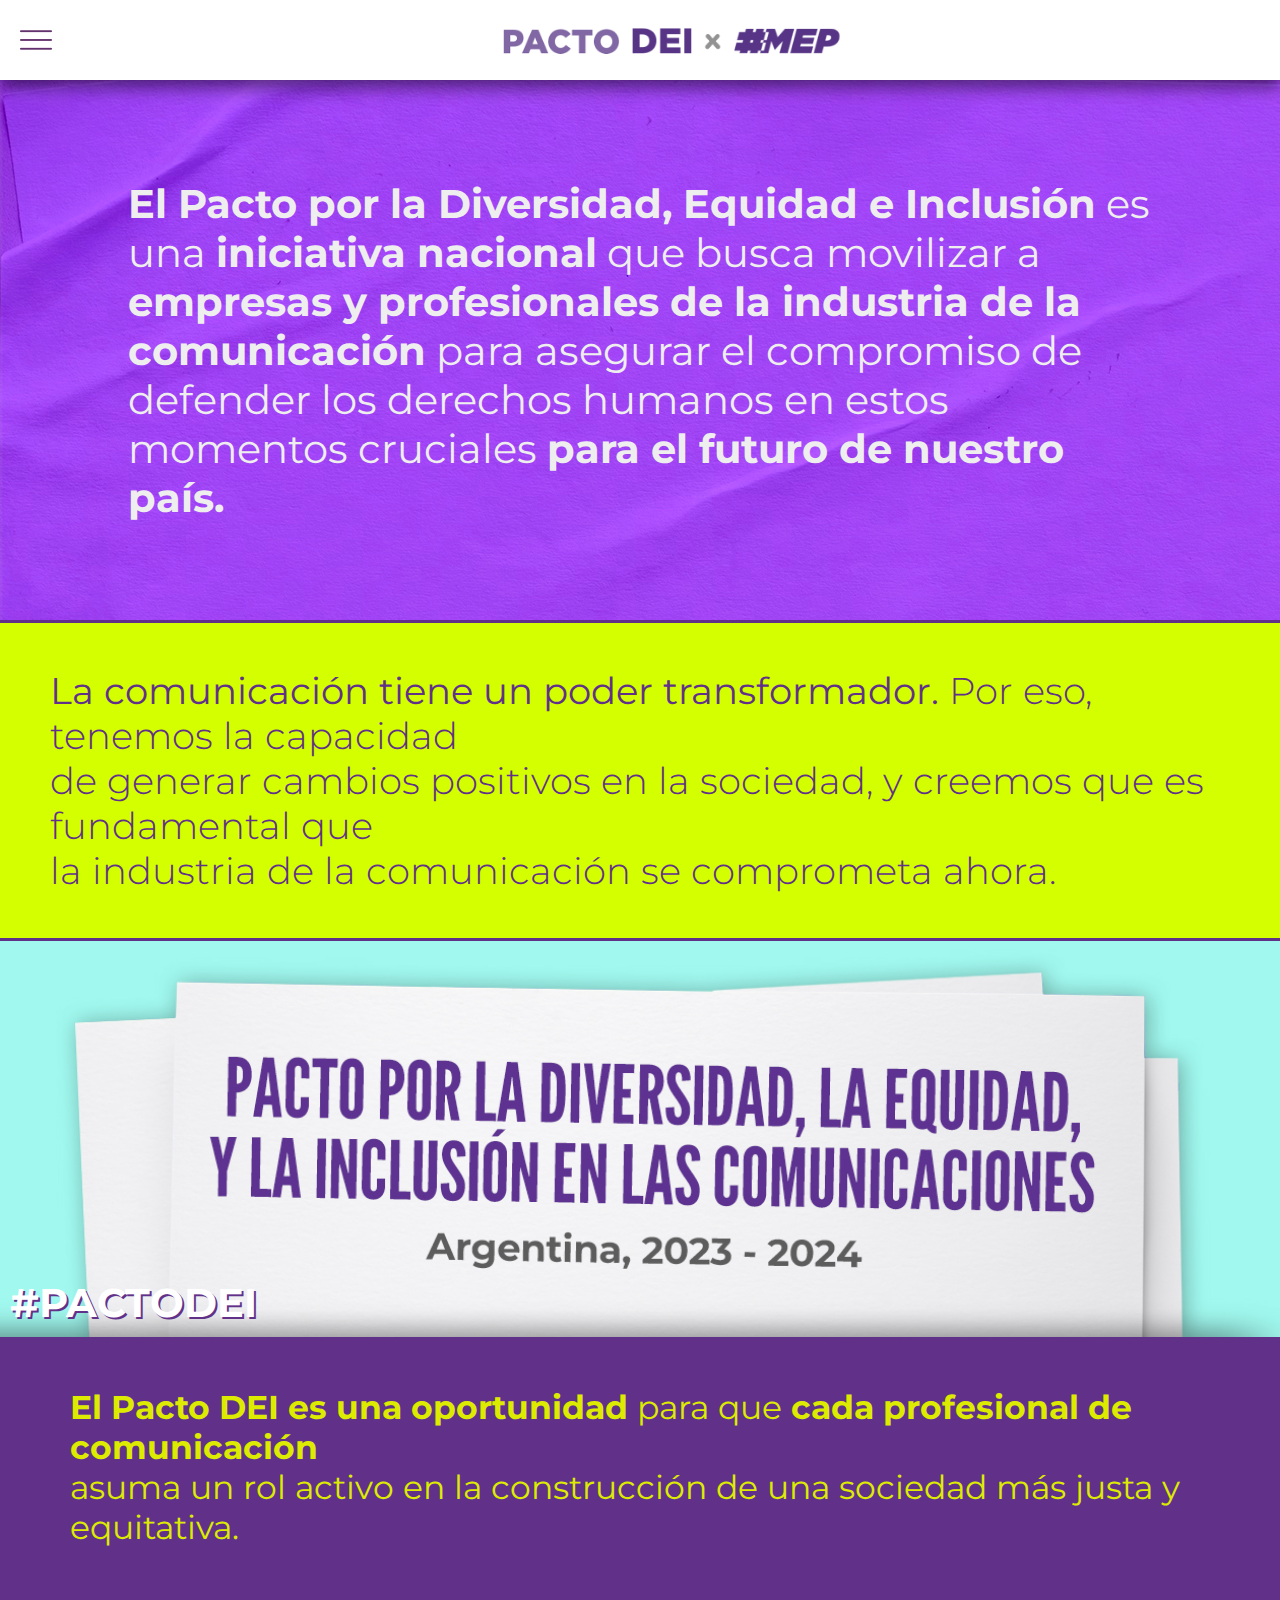
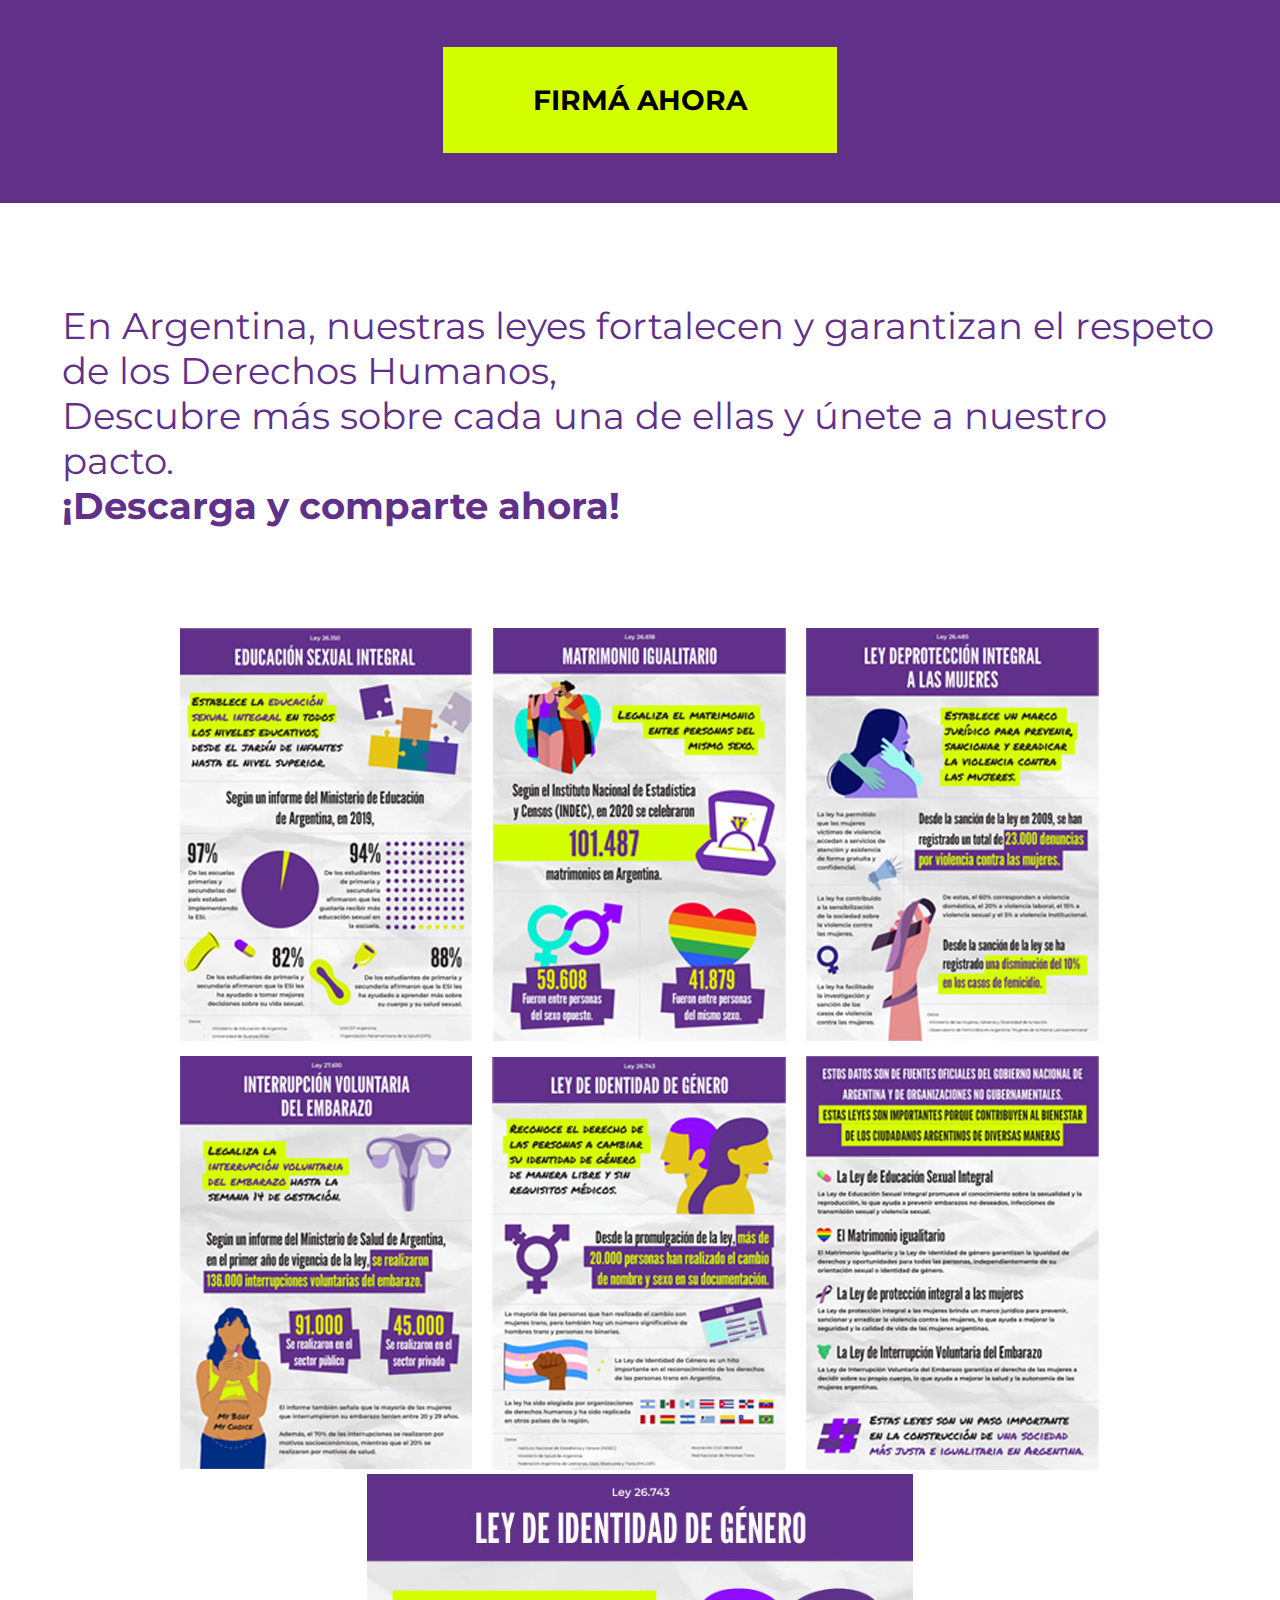
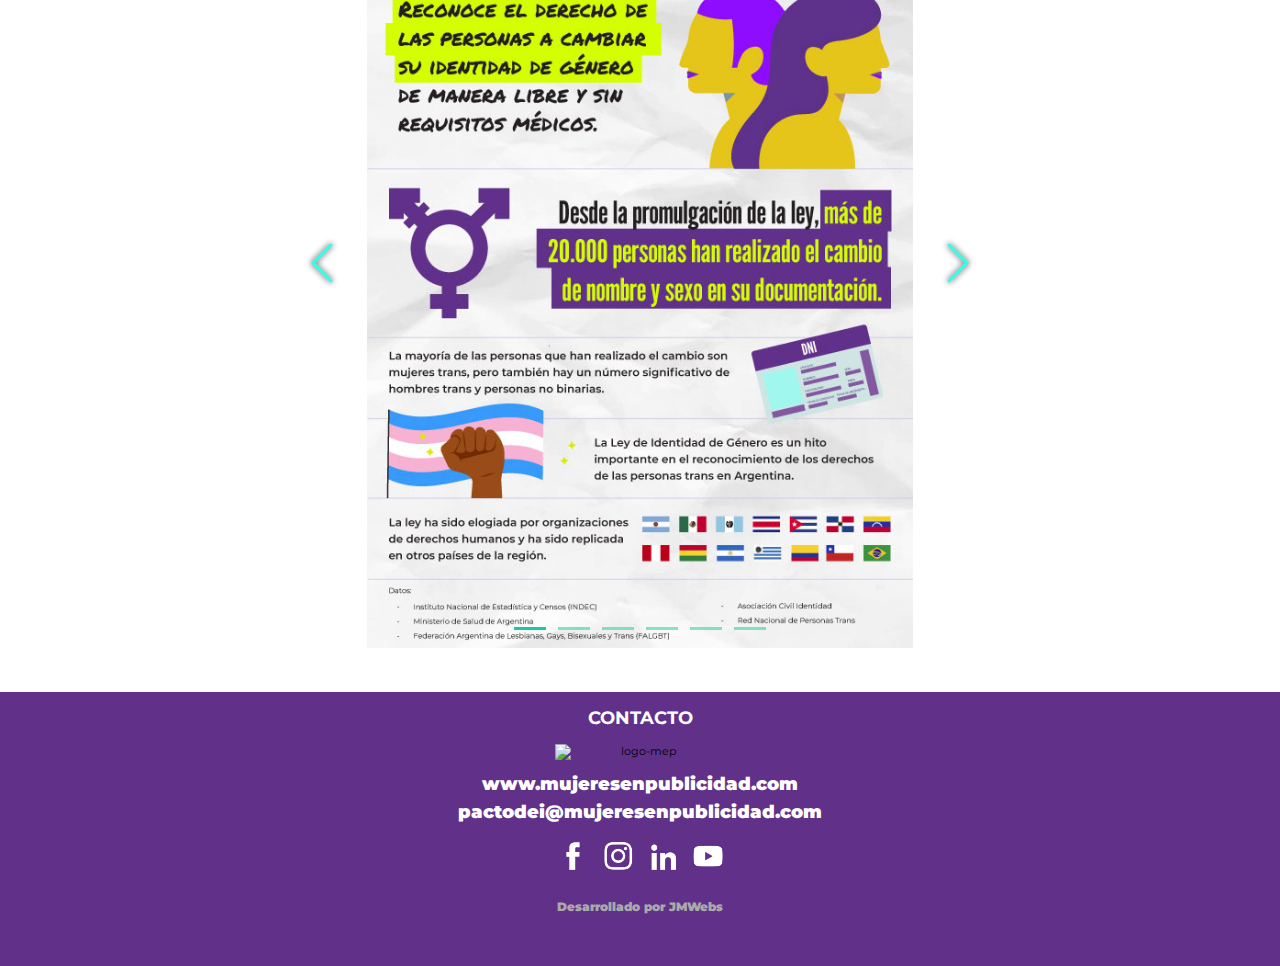
==== Index.html @ 61d8766c "Correciones logo" ====
<!DOCTYPE html>
<html lang="en">

<head>

    <meta charset="UTF-8">
    <meta name="viewport" content="width=device-width, initial-scale=1.0">
    <link rel="preconnect" href="https://fonts.googleapis.com">
    <link rel="preconnect" href="https://fonts.gstatic.com" crossorigin>
    <link href="https://fonts.googleapis.com/css2?family=Montserrat:wght@100;300;400;600&display=swap" rel="stylesheet">
    <link rel="shortcut icon" href="/Imagenes/favicon.png" type="image/x-icon">
    <title>Pacto DEI x MEP</title>
    <script src="js/swiffySlider/swiffy-slider.min.js" defer></script>
    <link href="js/swiffySlider/swiffy-slider.min.css" rel="stylesheet">
    <link rel="stylesheet" href="/Styles/style.css">
</head>

<body>

    <header class="encabezado">
        <div class="contenedor-menu">
            <img class="imagen-menu" src="Imagenes/nav-icon.png" alt="nav">
        </div>
        <div class="lateral-menu">
            <ul class="contenedor-links">
                <li class="contenedor-links-ul-li"><a class="contenedor-links-ul-li-a" href="#proyecto"> Proyecto</a>
                </li>
                <li class="contenedor-links-ul-li"><a class="contenedor-links-ul-li-a" href="#pacto">Pacto</a></li>
                <li class="contenedor-links-ul-li"><a class="contenedor-links-ul-li-a" href="#infografia">
                        Infografia</a></li>
                <li class="contenedor-links-ul-li"><a class="contenedor-links-ul-li-a" href="#contactos"> Sobre MEP</a>
                </li>
            </ul>
        </div>
        <div class="contenedor-img">
            <img class="logo" src="/Imagenes/logo.png">
        </div>
    </header>

    <main>
        <section id="proyecto">
            <div class="container-proyecto">
                <div class="container-texto-proyecto-1">
                    <p class="texto">
                        <b>El Pacto por la Diversidad, Equidad e Inclusión</b> es una <b>iniciativa nacional</b> que
                        busca movilizar a <b>empresas y profesionales de la industria de la comunicación</b> para
                        asegurar
                        el compromiso de defender los derechos humanos en estos momentos cruciales <b>para el
                            futuro de nuestro país.</b>
                    </p>
                </div>
                <div class="container-texto-proyecto-2">
                    <p class="texto-pacto-2">
                        <b>La comunicación tiene un poder transformador.</b>
                        Por eso, tenemos la capacidad<br> de generar cambios positivos
                        en la sociedad, y creemos que es fundamental que<br> la industria de la comunicación
                        se comprometa ahora.
                    </p>
                </div>
            </div>
        </section>

        <section id="pacto">

            <div class="container-pacto">

                <div class="container-img">
                    <img class="pacto-img-desktop" src="/Imagenes/PACTODEI.jpg" alt="#PACTODEI">
                    <img class="pacto-img-responsive" src="/Imagenes/PactoDEI_Cuadrado copia.jpg" alt="#PACTODEI">
                    <div class="texto-pacto">
                        <h2>#PACTODEI</h2>
                    </div>
                </div>
                <div class="texto-pacto-dei">
                    <p>
                        <b>El Pacto DEI es una oportunidad</b> para que <b>cada profesional de comunicación</b><br>
                        asuma un
                        rol activo en la construcción de una sociedad más justa y equitativa.
                    </p>

                    <div class="button-firma-ya">
                        <b><a href="https://drive.google.com/file/d/14BJRo-4ccJtPsZRs3VefswFfxTZDFfxV/view?usp=sharing "
                                target="_blank">
                                <h3> FIRMÁ AHORA </h3>
                            </a> </b>

                    </div>

                </div>
            </div>



        </section>
        <section id="infografia">
            <div class="texto-infografia">
                <p>
                    En Argentina, nuestras leyes fortalecen y garantizan el respeto de los Derechos Humanos,<br>
                    Descubre más sobre cada una de ellas y únete a nuestro pacto.<br>
                    <b>¡Descarga y comparte ahora!</b>
                </p>
            </div>
            <div class="container-infografia">

                <div class="contenedor-mosaico">

                    <img id="mosaico" src="Imagenes/Mosaico.png" alt="mosaico-derechos-humanos">

                </div>
                <div class="swiffy-slider">
                    <ul class="slider-container">
                        <li><img src="Imagenes/c3.jpg" alt="Imagen 1" style="max-width: 100%;"></li>
                        <li><img src="Imagenes/c2.jpg" alt="Imagen 2" style="max-width: 100%;"></li>
                        <li><img src="Imagenes/c1.jpg" alt="Imagen 3" style="max-width: 100%;"></li>
                        <li><img src="Imagenes/c4.jpg" alt="Imagen 4" style="max-width: 100%;"></li>
                        <li><img src="Imagenes/c5.jpg" alt="Imagen 4" style="max-width: 100%;"></li>
                        <li><img src="Imagenes/c6.jpg" alt="Imagen 4" style="max-width: 100%;"></li>
                    </ul>

                    <button type="button" class="slider-nav"></button>
                    <button type="button" class="slider-nav slider-nav-next"></button>

                    <div class="slider-indicators">
                        <button class="active"></button>
                        <button></button>
                        <button></button>
                        <button></button>
                        <button></button>
                        <button></button>
                    </div>
                </div>
            </div>
        </section>


        <section id="contactos">
            <footer>
                <div class="contenedor-footer">
                    <div class="contenedor-contacto">
                        <h1> CONTACTO </h1>
                        <img class="logo-footer" src="https://mujeresenpublicidad.com/wp-content/uploads/2021/06/logomep.png"
                        alt="logo-mep">
                    <a class="email" href="https://mujeresenpublicidad.com/" target="_blank">
                        www.mujeresenpublicidad.com </a>
                        <a class="web-mep" href="mailto: pactodei@mujeresenpublicidad.com">
                            pactodei@mujeresenpublicidad.com
                        </a>
                    </div>
                    <div class="contenedor-rrss">
                        <div class="icons-rrss">
                            <a href="https://m.facebook.com/Mujeres-en-Publicidad-MEP-100109808245130/" target="_blank">
                                <img src="/Imagenes/facebook-logo.png" alt="icon-fb">
                            </a>

                            <a href="https://www.instagram.com/somosmep" target="_blank">
                                <img src="/Imagenes/instagram-logo.png" alt="icon-ig">
                            </a>
                            <a href="https://ar.linkedin.com/company/mujeres-en-publicidad" target="_blank">

                                <img src="/Imagenes/Linkedin-logo.png" alt="icon-lk">
                            </a>
                            <a href="https://www.youtube.com/channel/UC7kQWXgY2EUhcKaYBG54c8w" target="_blank">
                                <img src="/Imagenes/Youtube-logo.png" alt="icon-yt">
                            </a>
                        </div>
                    </div>
                    <div class="contenedor-desarrolladores">
                        <a href="https://www.instagram.com/jmwebscompany/" target="_blank"> Desarrollado por JMWebs</a>
                    </div>
                </div>
            </footer>
            <script src="https://unpkg.com/swiper/swiper-bundle.min.js"></script>
            <script src="https://code.jquery.com/jquery-3.5.1.slim.min.js"></script>
            <script src="js/Home.js"></script>
        </section>
    </main>
</body>

</html>
---- js/swiffySlider/swiffy-slider.min.css ----
.swiffy-slider {
    position: relative;
    display: block;
    width: 100%;
    --swiffy-slider-snap-align: center;
    --swiffy-slider-item-width: 100%;
    --swiffy-slider-item-gap: 1rem;
    --swiffy-slider-item-reveal: 0rem;
    --swiffy-slider-item-ratio: 2/1;
    --swiffy-slider-item-count: 1;
    --swiffy-slider-nav-light: #fff;
    --swiffy-slider-nav-dark: #333;
    --swiffy-slider-nav-zoom: 1;
    --swiffy-slider-track-opacity: 0.1;
    --swiffy-slider-track-height: 0;
    --swiffy-slider-nav-outside-size: 3.5rem;
    --swiffy-slider-indicator-outside-size: 1.5rem;
    --swiffy-slider-animation-duration: .75s;
    --swiffy-slider-animation-delay: 0s;
    --swiffy-slider-animation-timing: ease-in-out
}

.swiffy-slider,.swiffy-slider::after,.swiffy-slider::before {
    box-sizing: border-box
}

.swiffy-slider ::-webkit-scrollbar {
    height: var(--swiffy-slider-track-height)
}

.swiffy-slider ::-webkit-scrollbar-track {
    background: rgba(0,0,0,var(--swiffy-slider-track-opacity))
}

.swiffy-slider ::-webkit-scrollbar-thumb {
    background: rgba(0,0,0,.4);
    border-radius: 1rem
}

.swiffy-slider ::-webkit-scrollbar-thumb:hover {
    background: rgba(0,0,0,.6)
}

.slider-container {
    --swiffy-slider-item-gap-totalwidth: calc(var(--swiffy-slider-item-gap) * (var(--swiffy-slider-item-count) - 1));
    --swiffy-slider-item-width: calc((100% - var(--swiffy-slider-item-reveal) - var(--swiffy-slider-item-gap-totalwidth)) / var(--swiffy-slider-item-count));
    overflow-x: auto;
    -webkit-overflow-scrolling: touch;
    -ms-scroll-snap-type: x mandatory;
    scroll-snap-type: x mandatory;
    scroll-behavior: smooth;
    display: grid;
    align-items: center;
    height: 100%;
    grid: auto/auto-flow -webkit-max-content;
    grid: auto/auto-flow max-content;
    grid-auto-rows: 100%;
    grid-auto-columns: var(--swiffy-slider-item-width);
    grid-auto-flow: column;
    grid-gap: var(--swiffy-slider-item-gap);
    list-style: none;
    margin: 0;
    padding: 0;
    scrollbar-width: none;
    scrollbar-color: rgba(0,0,0,.4) rgba(0,0,0,var(--swiffy-slider-track-opacity));
    background-clip: padding-box
}

.slider-container>* {
    scroll-snap-align: var(--swiffy-slider-snap-align);
    position: relative;
    width: 100%;
    height: 100%
}

.slider-item-helper .slider-container>* {
    background-size: cover;
    background-color: #e1e1e1;
    background-position: 50% 50%;
    display: flex;
    justify-content: center;
    align-items: center
}

.slider-item-helper:not(.slider-item-ratio) .slider-container>* {
    min-height: 20rem
}

.slider-item-ratio .slider-container>*>* {
    position: absolute;
    top: 0;
    left: 0;
    width: 100%;
    height: 100%;
    -o-object-fit: cover;
    object-fit: cover
}

.slider-item-ratio-contain .slider-container>*>* {
    -o-object-fit: contain;
    object-fit: contain
}

.slider-item-ratio .slider-container>::after {
    display: block;
    padding-top: calc(100% / (var(--swiffy-slider-item-ratio)));
    content: ""
}

.slider-item-ratio-32x9 {
    --swiffy-slider-item-ratio: 32/9
}

.slider-item-ratio-21x9 {
    --swiffy-slider-item-ratio: 21/9
}

.slider-item-ratio-16x9 {
    --swiffy-slider-item-ratio: 16/9
}

.slider-item-ratio-4x3 {
    --swiffy-slider-item-ratio: 4/3
}

.slider-item-ratio-2x1 {
    --swiffy-slider-item-ratio: 2/1
}

.slider-item-ratio-1x1 {
    --swiffy-slider-item-ratio: 1/1
}

.slider-item-ratio-3x4 {
    --swiffy-slider-item-ratio: 3/4
}

.slider-nav-scrollbar {
    --swiffy-slider-track-height: 0.5rem
}

.slider-nav-scrollbar .slider-container {
    scrollbar-width: thin
}

.slider-nav-nodelay .slider-container {
    scroll-behavior: auto
}

.slider-indicators {
    position: absolute;
    right: 2rem;
    bottom: 0;
    left: 2rem;
    display: flex;
    justify-content: center;
    padding: 0;
    margin-bottom: 1rem;
    list-style: none
}

.slider-nav-scrollbar .slider-indicators {
    margin-bottom: calc(1rem + var(--swiffy-slider-track-height))
}

.slider-indicators>.active {
    opacity: 1
}

.swiffy-slider.slider-indicators-outside .slider-nav {
    margin-bottom: var(--swiffy-slider-indicator-outside-size)
}

.swiffy-slider.slider-indicators-outside {
    padding-bottom: var(--swiffy-slider-indicator-outside-size)
}

.swiffy-slider.slider-indicators-outside .slider-indicators,.swiffy-slider.slider-indicators-outside.slider-indicators {
    margin-bottom: 0
}

.slider-indicators>* {
    box-sizing: content-box;
    flex: 0 1 auto;
    width: 2rem;
    height: .2rem;
    padding: 0;
    border: .4rem solid transparent;
    cursor: pointer;
    background-color: #12cd9f;
    background-clip: padding-box;
    opacity: .5;
    transition: opacity .4s ease
}

.slider-indicators-square .slider-indicators>*,.slider-indicators-square.slider-indicators>* {
    width: .5rem;
    height: .5rem;
    border: .4rem solid transparent
}

.slider-indicators-round .slider-indicators>*,.slider-indicators-round.slider-indicators>* {
    width: .5rem;
    height: .5rem;
    border: .4rem solid transparent;
    border-radius: 50%
}

.slider-indicators-highlight .slider-indicators>.active,.slider-indicators-highlight.slider-indicators>.active {
    border: .33rem solid transparent;
    padding: .07rem
}

.slider-nav {
    position: absolute;
    top: 0;
    left: 0;
    bottom: 0;
    border: 0;
    background-color: transparent;
    cursor: pointer;
    padding: 0;
    visibility: visible;
    opacity: .8;
    transition: visibility .1s,opacity .2s linear;
    margin-bottom: var(--swiffy-slider-track-height);
    display: flex;
    align-items: center;
    padding: 0 .5rem;
    -webkit-filter: drop-shadow(0 0 .2rem #000);
    filter: drop-shadow(0 0 0.2rem #000);
    transform: scale(var(--swiffy-slider-nav-zoom))
}

.slider-nav::before {
    position: absolute;
    content: "";
    padding: .5rem;
    width: 3rem;
    height: 3rem
}

.slider-nav::after {
    content: "";
    -webkit-mask: url("data:image/svg+xml,<svg xmlns='http://www.w3.org/2000/svg' fill='%23fff' viewBox='0 0 16 16'><path fill-rule='evenodd' d='M11.354 1.646a.5.5 0 0 1 0 .708L5.707 8l5.647 5.646a.5.5 0 0 1-.708.708l-6-6a.5.5 0 0 1 0-.708l6-6a.5.5 0 0 1 .708 0z'></path></svg>");
    mask: url("data:image/svg+xml,<svg xmlns='http://www.w3.org/2000/svg' fill='%23fff' viewBox='0 0 16 16'><path fill-rule='evenodd' d='M11.354 1.646a.5.5 0 0 1 0 .708L5.707 8l5.647 5.646a.5.5 0 0 1-.708.708l-6-6a.5.5 0 0 1 0-.708l6-6a.5.5 0 0 1 .708 0z'></path></svg>");
    -webkit-mask-size: cover;
    mask-size: cover;
    background-color: #00ffe6;
    background-origin: content-box;
    width: 3rem;
    height: 3rem
}

.slider-nav-arrow .slider-nav::after {
    -webkit-mask: url("data:image/svg+xml,<svg xmlns='http://www.w3.org/2000/svg' fill='%23fff' viewBox='0 0 16 16'><path fill-rule='evenodd' d='M12 8a.5.5 0 0 1-.5.5H5.707l2.147 2.146a.5.5 0 0 1-.708.708l-3-3a.5.5 0 0 1 0-.708l3-3a.5.5 0 1 1 .708.708L5.707 7.5H11.5a.5.5 0 0 1 .5.5z'></path></svg>");
    mask: url("data:image/svg+xml,<svg xmlns='http://www.w3.org/2000/svg' fill='%23fff' viewBox='0 0 16 16'><path fill-rule='evenodd' d='M12 8a.5.5 0 0 1-.5.5H5.707l2.147 2.146a.5.5 0 0 1-.708.708l-3-3a.5.5 0 0 1 0-.708l3-3a.5.5 0 1 1 .708.708L5.707 7.5H11.5a.5.5 0 0 1 .5.5z'></path></svg>")
}

.slider-nav-chevron .slider-nav::after {
    -webkit-mask: url("data:image/svg+xml,<svg xmlns='http://www.w3.org/2000/svg' fill='%23fff' viewBox='0 0 16 16'><path fill-rule='evenodd' d='M9.224 1.553a.5.5 0 0 1 .223.67L6.56 8l2.888 5.776a.5.5 0 1 1-.894.448l-3-6a.5.5 0 0 1 0-.448l3-6a.5.5 0 0 1 .67-.223z'></path></svg>");
    mask: url("data:image/svg+xml,<svg xmlns='http://www.w3.org/2000/svg' fill='%23fff' viewBox='0 0 16 16'><path fill-rule='evenodd' d='M9.224 1.553a.5.5 0 0 1 .223.67L6.56 8l2.888 5.776a.5.5 0 1 1-.894.448l-3-6a.5.5 0 0 1 0-.448l3-6a.5.5 0 0 1 .67-.223z'></path></svg>")
}

.slider-nav-caret .slider-nav::after {
    -webkit-mask: url("data:image/svg+xml,<svg xmlns='http://www.w3.org/2000/svg' fill='%23fff' viewBox='0 0 16 16'><path d='M10 12.796V3.204L4.519 8 10 12.796zm-.659.753-5.48-4.796a1 1 0 0 1 0-1.506l5.48-4.796A1 1 0 0 1 11 3.204v9.592a1 1 0 0 1-1.659.753z'></path></svg>");
    mask: url("data:image/svg+xml,<svg xmlns='http://www.w3.org/2000/svg' fill='%23fff' viewBox='0 0 16 16'><path d='M10 12.796V3.204L4.519 8 10 12.796zm-.659.753-5.48-4.796a1 1 0 0 1 0-1.506l5.48-4.796A1 1 0 0 1 11 3.204v9.592a1 1 0 0 1-1.659.753z'></path></svg>")
}

.slider-nav-caretfill .slider-nav::after {
    -webkit-mask: url("data:image/svg+xml,<svg xmlns='http://www.w3.org/2000/svg' fill='%23fff' viewBox='0 0 16 16'><path d='m3.86 8.753 5.482 4.796c.646.566 1.658.106 1.658-.753V3.204a1 1 0 0 0-1.659-.753l-5.48 4.796a1 1 0 0 0 0 1.506z'></path></svg>");
    mask: url("data:image/svg+xml,<svg xmlns='http://www.w3.org/2000/svg' fill='%23fff' viewBox='0 0 16 16'><path d='m3.86 8.753 5.482 4.796c.646.566 1.658.106 1.658-.753V3.204a1 1 0 0 0-1.659-.753l-5.48 4.796a1 1 0 0 0 0 1.506z'></path></svg>")
}

.swiffy-slider:hover .slider-nav {
    visibility: visible
}

.swiffy-slider.slider-nav-autohide.slider-item-first-visible .slider-nav:not(.slider-nav-next) {
    visibility: visible
}

.swiffy-slider.slider-nav-autohide.slider-item-last-visible .slider-nav.slider-nav-next {
    visibility: visible
}

.slider-nav-outside .slider-container {
    margin: 0 var(--swiffy-slider-nav-outside-size)
}

.slider-nav-outside .slider-nav {
    padding: 0
}

.swiffy-slider .slider-nav:hover {
    opacity: 1
}

.slider-nav-square .slider-nav {
    padding: 0
}

.slider-nav-round .slider-nav::before,.slider-nav-square .slider-nav::before {
    background-color: var(--swiffy-slider-nav-light)
}

.slider-nav-round .slider-nav::after,.slider-nav-square .slider-nav::after {
    background-color: var(--swiffy-slider-nav-dark);
    width: 2rem;
    height: 2rem;
    margin: .5rem
}

.slider-nav-round .slider-nav::before {
    border-radius: 50%
}

.slider-nav-round .slider-nav::after {
    -webkit-mask: url("data:image/svg+xml,%3Csvg xmlns='http://www.w3.org/2000/svg' viewBox='0 0 16 16' %3E%3Cpath fill-rule='evenodd' d='M15 8a.5.5 0 0 0-.5-.5H2.707l3.147-3.146a.5.5 0 1 0-.708-.708l-4 4a.5.5 0 0 0 0 .708l4 4a.5.5 0 0 0 .708-.708L2.707 8.5H14.5A.5.5 0 0 0 15 8z'%3E%3C/path%3E%3C/svg%3E");
    mask: url("data:image/svg+xml,%3Csvg xmlns='http://www.w3.org/2000/svg' viewBox='0 0 16 16' %3E%3Cpath fill-rule='evenodd' d='M15 8a.5.5 0 0 0-.5-.5H2.707l3.147-3.146a.5.5 0 1 0-.708-.708l-4 4a.5.5 0 0 0 0 .708l4 4a.5.5 0 0 0 .708-.708L2.707 8.5H14.5A.5.5 0 0 0 15 8z'%3E%3C/path%3E%3C/svg%3E")
}

.slider-nav-dark .slider-nav::after {
    background-color: var(--swiffy-slider-nav-dark)
}

.slider-nav-dark.slider-nav-round .slider-nav::before,.slider-nav-dark.slider-nav-square .slider-nav::before {
    background-color: var(--swiffy-slider-nav-dark)
}

.slider-nav-dark.slider-nav-round .slider-nav::after,.slider-nav-dark.slider-nav-square .slider-nav::after {
    background-color: var(--swiffy-slider-nav-light)
}

.slider-nav-sm {
    --swiffy-slider-nav-zoom: .75;
    --swiffy-slider-nav-outside-size: 2.5rem
}

.slider-nav.slider-nav-next::after {
    transform: rotate(180deg)
}

.slider-nav.slider-nav-next {
    right: 0;
    left: unset
}

.slider-nav-visible .slider-nav {
    visibility: visible
}

.slider-nav-dark .slider-nav {
    opacity: .6
}

.slider-indicators-dark .slider-indicators>*,.slider-indicators-dark.slider-indicators>* {
    -webkit-filter: invert(1);
    filter: invert(1)
}

.slider-item-snapstart {
    --swiffy-slider-snap-align: start
}

.slider-item-nosnap {
    --swiffy-slider-snap-align: unset
}

.slider-item-nogap {
    --swiffy-slider-item-gap: 0rem
}

.slider-item-reveal {
    --swiffy-slider-item-reveal: 8rem
}

.slider-item-snapstart.slider-item-reveal {
    --swiffy-slider-item-reveal: 4rem
}

.slider-item-show2 {
    --swiffy-slider-item-count: 2
}

.slider-item-show3 {
    --swiffy-slider-item-count: 3
}

.slider-item-show4 {
    --swiffy-slider-item-count: 4
}

.slider-item-show5 {
    --swiffy-slider-item-count: 5
}

.slider-item-show6 {
    --swiffy-slider-item-count: 6
}

.slider-nav-mousedrag .slider-container {
    cursor: -webkit-grab;
    cursor: grab
}

.slider-nav-mousedrag.dragging .slider-container {
    -ms-scroll-snap-type: unset;
    scroll-snap-type: unset;
    scroll-behavior: unset;
    -webkit-user-select: none;
    -moz-user-select: none;
    -ms-user-select: none;
    user-select: none
}

.slider-nav-mousedrag.dragging .slider-nav {
    visibility: visible
}

@media (hover: hover) {
    .slider-nav-mousedrag .slider-container::after {
        content:"";
        position: absolute;
        width: 100%;
        height: 100%
    }
}

@media (prefers-reduced-motion:no-preference) {
    .slider-nav-animation.slider-nav-animation-fast {
        --swiffy-slider-animation-duration: .25s
    }

    .slider-nav-animation.slider-nav-animation-slow {
        --swiffy-slider-animation-duration: 1.25s
    }

    .slider-nav-animation .slider-container>*>* {
        transition: opacity var(--swiffy-slider-animation-duration) var(--swiffy-slider-animation-timing),transform var(--swiffy-slider-animation-duration) var(--swiffy-slider-animation-timing);
        transition-delay: var(--swiffy-slider-animation-delay)
    }

    .slider-nav-animation .slider-container .slide-visible>* {
        transition: opacity var(--swiffy-slider-animation-duration) var(--swiffy-slider-animation-timing),transform var(--swiffy-slider-animation-duration) var(--swiffy-slider-animation-timing);
        transition-delay: var(--swiffy-slider-animation-delay)
    }

    .slider-nav-animation.slider-nav-animation-fadein .slider-container>*>* {
        opacity: .5
    }

    .slider-nav-animation.slider-nav-animation-scale .slider-container>*>* {
        transform: scale(.9)
    }

    .slider-nav-animation.slider-nav-animation-appear .slider-container>*>* {
        opacity: .3;
        transform: scale(.9)
    }

    .slider-nav-animation.slider-nav-animation-scaleup .slider-container>*>* {
        transform: scale(.25)
    }

    .slider-nav-animation.slider-nav-animation-zoomout .slider-container>* {
        overflow: hidden
    }

    .slider-nav-animation.slider-nav-animation-zoomout .slider-container>*>* {
        transform: scale(1.3)
    }

    .slider-nav-animation.slider-nav-animation-turn .slider-container>*>* {
        transform: rotateY(70deg)
    }

    .slider-nav-animation.slider-nav-animation-slideup .slider-container>*>* {
        transform: translateY(60%) scale(.99)
    }

    .slider-nav-animation.slider-nav-animation-slideup .slider-container {
        overflow-y: hidden
    }

    .slider-nav-animation .slider-container>.slide-visible>* {
        opacity: 1;
        transform: none
    }
}

@media (min-width: 62rem) {
    .slider-item-show2:not(.slider-item-snapstart) .slider-container>*,.slider-item-show4:not(.slider-item-snapstart) .slider-container>*,.slider-item-show6:not(.slider-item-snapstart) .slider-container>* {
        scroll-snap-align:unset
    }

    .slider-item-show2:not(.slider-item-snapstart) .slider-container>::before,.slider-item-show4:not(.slider-item-snapstart) .slider-container>::before,.slider-item-show6:not(.slider-item-snapstart) .slider-container>::before {
        content: " ";
        display: block;
        position: absolute;
        left: calc((var(--swiffy-slider-item-gap)/2)*-1);
        top: 0;
        width: 1px;
        height: 1px;
        scroll-snap-align: var(--swiffy-slider-snap-align)
    }

    .slider-nav-outside-expand .slider-nav {
        margin-left: -4rem
    }

    .slider-nav-outside-expand .slider-nav.slider-nav-next {
        margin-right: -4rem
    }

    .slider-nav-sm.slider-nav-outside-expand .slider-nav {
        margin-left: -3.5rem
    }

    .slider-nav-sm.slider-nav-outside-expand .slider-nav.slider-nav-next {
        margin-right: -3.5rem
    }

    .slider-indicators-sm.slider-indicators {
        display: none
    }
}

@media (max-width: 62rem) {
    .swiffy-slider {
        --swiffy-slider-track-height:0rem;
        --swiffy-slider-item-reveal: 0rem;
        --swiffy-slider-item-count: 1;
        --swiffy-slider-nav-zoom: .875
    }

    .swiffy-slider .slider-item-show2-sm {
        --swiffy-slider-item-count: 2
    }

    .slider-item-reveal {
        --swiffy-slider-item-reveal: 4rem
    }

    .slider-item-snapstart.slider-item-reveal {
        --swiffy-slider-item-reveal: 2rem
    }

    .slider-item-show6 .slider-container {
        grid-auto-columns: calc(25% - (var(--swiffy-slider-item-gap)/ 4*3))
    }

    .slider-item-show6.slider-item-reveal .slider-container {
        grid-auto-columns: calc(25% - (var(--swiffy-slider-item-gap)/ 4*3) - .5rem)
    }

    .slider-item-show6.slider-item-reveal .slider-container>* {
        scroll-snap-align: unset
    }

    .slider-item-show6.slider-item-reveal .slider-container>::before {
        content: " ";
        display: block;
        position: absolute;
        left: calc((var(--swiffy-slider-item-gap)/2)*-1);
        top: 0;
        width: 1px;
        height: 1px;
        scroll-snap-align: center
    }

    .slider-nav::after,.slider-nav::before {
        width: 2rem;
        height: 2rem;
        padding: .3rem
    }

    .slider-nav-round .slider-nav::after,.slider-nav-square .slider-nav::after {
        width: 1.75rem;
        height: 1.75rem;
        margin: .125rem
    }

    .slider-nav-outside .slider-container,.slider-nav-outside-expand .slider-container {
        margin: 0 2rem
    }

    .slider-nav-outside-expand .slider-container {
        margin: 0 var(--swiffy-slider-nav-outside-size)
    }

    .slider-nav-outside-expand .slider-nav {
        padding: 0
    }

    .slider-indicators-round .slider-indicators>*,.slider-indicators-round.slider-indicators>*,.slider-indicators-square .slider-indicators>*,.slider-indicators-square.slider-indicators>* {
        width: .3rem;
        height: .3rem
    }

    .slider-indicators {
        margin-bottom: .5rem;
        display: none
    }

    .slider-nav-scrollbar .slider-indicators {
        margin-bottom: 0
    }

    .slider-indicators>* {
        width: 1rem;
        height: .125rem;
        border-width: .25rem
    }

    .slider-indicators-sm .slider-indicators,.slider-indicators-sm.slider-indicators {
        display: flex
    }
}

@media (max-width: 48rem) {
    .slider-item-show6 .slider-container {
        grid-auto-columns:calc(50% - (var(--swiffy-slider-item-gap)/ 2))
    }

    .slider-item-show6.slider-item-reveal .slider-container {
        grid-auto-columns: calc(50% - (var(--swiffy-slider-item-gap)/ 2) - 1.5rem)
    }
}

@media (hover: none) {
    .swiffy-slider.slider-nav-touch .slider-nav {
        visibility:visible
    }

    .swiffy-slider:not(.slider-nav-touch).slider-nav-outside .slider-container,.swiffy-slider:not(.slider-nav-touch).slider-nav-outside-expand .slider-container {
        margin: 0 0
    }

    .slider-item-nosnap-touch {
        --swiffy-slider-snap-align: unset
    }
}

/*# sourceMappingURL=swiffy-slider.min.css.map */
---- Styles/style.css ----
* {
    padding: 0px;
    margin: 0px;
}

.encabezado {
    background: white;
    display: flex;
    justify-content: space-between;
    align-items: center;
    width: 100%;
    position: sticky;
    top: 0px;
    height: 80px;
    box-shadow: rgba(0, 0, 0, 0.5) 0px 0.5rem 1rem, rgba(255, 255, 255, 0.15) 0px -1px 0px inset;
    z-index: 1000;

}

.slider-container li {
    text-align: center;
}

.contenedor-img {
    margin: 15px;
    flex-grow: 1;
    display: flex;
    justify-content: center;
    align-items: center;
}

.logo {
    height: 65px;
}

.imagen-menu {
    padding: 10px;
    width: 32px;
}

.contenedor-menu {
    margin-left: 10px;
    display: flex;
}

.imagen-menu:hover {
    cursor: pointer;
}

.lateral-menu {
    background-color: rgb(0, 239, 212);
    font-weight: 700;
    position: absolute;
    top: 0px;
    left: -400px;
    margin-top: 80px;
    height: 400px;
    width: 300px;
    transition: all 0.5s ease 0s;
    z-index: 10;
    opacity: 0.9;
    box-shadow: rgba(0, 0, 0, 0.5) 0px 0.15rem 1rem, rgba(255, 255, 255, 0.15) 0px -1px 0px inset;
}

.contenedor-links {
    display: flex;
    flex-direction: column;
    align-items: center;
}

.contenedor-links-ul-li {
    list-style: none;
    padding: 10px;
    text-align: center;
    width: 100%;
}

.contenedor-links-ul-li:hover {
    background-color: rgb(153, 255, 243);
    box-shadow: rgba(0, 0, 0, 0.5) 0px 0.5rem 1rem, rgba(255, 255, 255, 0.15) 0px -1px 0px inset;
}

.contenedor-links-ul-li-a {
    text-decoration: none;
    font-family: 'Montserrat', sans-serif;
    font-size: 1.6rem;
    padding: 20px;
    display: block;
    color: black;
}

body {
    font-family: 'Montserrat', sans-serif;
}


#proyecto {
    height: auto;
}

.pacto-img-responsive{
    display: none;
}
.container-proyecto {
    width: 100%;
    height: auto;
    background-color: rgb(212, 255, 0);
    /* height: 45vh;
    margin: 0px auto;
    flex-flow: column wrap;
    align-content: center; */
}

.container-texto-proyecto-1 {
    height: 60vh;
    display: flex;
    align-items: center;
    justify-content: center;
    background-image: url("/Imagenes/Banner.jpg");
    border-bottom: 3px solid rgb(97, 49, 138);
}

/* .container-texto-proyecto-2 {
    position: relative;
    display: flex;
    align-items: center;
    justify-content: center;


} */

.texto {
    color: #eee;
    font-size: 2.5rem;
    width: 80%;
    margin: 0 auto;
    list-style: 3px;
}

.container-texto-proyecto-2 {
    background: rgb(212, 255, 0);
    height: 35vh;
    justify-content: center;
    display: flex;
    align-items: center;
    border-bottom: 3px solid rgb(97, 49, 138);
}

.texto-pacto-2 {
    text-align: left;
    font-family: Montserrat, sans-serif;
    color: rgb(97, 49, 138);
    padding: 50px;
    font-size: 4.1vh;
    font-weight: 300;
}

.container-pacto {
    width: 100%;
    margin: 0px auto;
    display: flex;
    flex-direction: column;
    align-items: center;
    position: relative;
    justify-content: space-between;
}

.container-img {
    display: flex;
    width: 100%;
    align-items: center;
    justify-content: center;
    position: relative;
    background-color: black;
}

.container-img img:hover {
    transition: all 1.5s ease 0s;
    background-color: black;
    opacity: 0.55;
}

.container-img img {
    width: 100%;
    height: auto;
}

.texto-pacto {
    position: absolute;
    bottom: 0px;
    left: 0px;
    color: rgb(255, 255, 255);
    padding: 10px;
    text-align: center;
}

.texto-pacto h2 {
    text-shadow: rgb(97, 49, 138) 2px 2px;
    color: white;
    font-size: 2.5rem;
}

.button-firma-ya {
    background-color: #D4FF00;
    display: flex;
    font-size: x-large;
    font-family: Montserrat, sans-serif;
    text-decoration: none;
    align-items: center;
    justify-content: center;
    margin: 50px;
    flex-wrap: nowrap;
    padding: 7px 90px;
}

.JMlogo {
    width: 32px;
    height: auto;
}

@media (max-width: 1200px) {

    .contenedor-mosaico {
        display: none;
    }
}

@media (max-width: 1200px) {
    .button-firma-ya {
        font-size: medium;
        padding: 16px 45px;
    }

    .container-texto-proyecto-1 {
        height: auto;
    }

    .texto {
        font-size: 2.9rem;
        margin: 25px;
    }

    .texto-pacto h2 {
        font-size: 1.7rem;
    }

    .container-texto-proyecto-2 {
        height: auto;
        align-items: inherit;
    }

    .texto-infografia p {
        font-size: 2.3rem;
    }
}


@media (max-width: 768px) {

    body {
        overflow-x: hidden;
    }

    .container-texto-proyecto-1 {
        height: auto;
    }

    .container-texto-proyecto-2 {
        height: auto;
    }

    .texto-pacto h2 {
        font-size: 1.7rem;
    }

    .texto {
        font-size: 2.7rem;
        margin: 25px;

    }

    /* .contenedor-img img {
        height: 54px;
    } */
    .pacto-img-desktop{
        display: none;
    }
    .pacto-img-responsive{
        display: block;
    }
}

@media (max-width: 576px) {

    .container-texto-proyecto-1 {
        height: auto;
    }

    .container-texto-proyecto-2 {
        height: auto;
    }

    .texto {
        font-size: 2.6rem;
        margin: 25px;
    }

    .texto-pacto h2 {
        font-size: 1.7rem;
    }

    .contenedor-img img {
        height: 54px;
    }
}

@media (max-width: 528px) {

    .container-texto-proyecto-1 {
        height: auto;

    }

    .container-texto-proyecto-2 {
        height: auto;

    }

    .texto {
        font-size: 2.4rem;
        margin: 25px;
    }
    
}

@media (max-width: 446px) {
    .texto-pacto h2 {
        font-size: 1rem;
    }

    .container-texto-proyecto-1 {
        height: auto;

    }

    .container-texto-proyecto-2 {
        height: auto;

    }

    .texto {
        font-size: 2.2rem;
        margin: 25px;
    }

    .contenedor-img img {
        height: 54px;
    }
    
}

.button-firma-ya:hover {
    background-color: rgb(94, 223, 255);
    cursor: pointer;
}

.button-firma-ya a{
    color: black;
}

a {
    text-decoration: none;
    color: #aaa;
    font-weight: 1000;
    padding: 3px 4px;
}

.texto-pacto-dei {
    display: flex;
    flex-direction: column;
    align-items: center;
    background-color: rgb(97, 49, 138);
    width: 100%;
}

.texto-pacto-dei p {
    padding: 20px;
    font-family: Montserrat, sans-serif;
    margin: 30px 50px;
    color: rgb(221, 235, 0);
    font-size: 3.7vh;
}


#infografia {
    margin: 0px;
    padding: 40px 0;

}

.texto-infografia {
    display: flex;
    justify-content: center;
    width: 100%;
    margin-top: 30px;
    margin-bottom: 70px;
}

.texto-infografia p {

    font-family: Montserrat, sans-serif;
    font-size: 2.3rem;
    padding: 30px 62px;
    color: rgb(97, 49, 138);
}

.container-infografia {
    display: flex;
    flex-direction: row;
    justify-content: space-around;
    flex-wrap: wrap;
}


.swiffy-slider {
    margin: auto 0;
    width: 700px;
}

.slider-container li img {
    max-width: 100%;
    max-height: 86vh;
}


@media screen and (max-width: 576px) {
    .swiffy-slider {
        width: auto;
    }
}

footer {
    background-color: rgb(97, 49, 138);
    width: 100%;
    height: 274px;
}

.logo-footer{
    height: auto;
    width: 170px;
    text-align: center;
}

.contenedor-footer {
    display: flex;
    height: 222px;
    align-items: center;
    flex-direction: column;
    justify-content: space-between;
}

.contenedor-desarrolladores {
    margin-top: 20px;
    font-family: Montserrat, sans-serif;
    text-align: center;
    width: 100%;
    font-size: 12px;
}

.contenedor-contacto {
    font-size: 11px;
    display: flex;
    text-align: center;
    justify-content: space-between;
    flex-direction: column;
    margin-top: 15px;
    align-items: center;
}

.contenedor-contacto h1 {
    font-family: Montserrat, sans-serif;
    font-size: 18px;
    color: rgb(255, 255, 255);
    margin-bottom: 15px;
}

.contenedor-rrss {
    display: flex;
    flex-direction: column;
    align-items: center;
    margin-top: 10px;
}

.icons-rrss img {
    width: 32px;
    height: auto;
}

.email {
    font-family: Montserrat, sans-serif;
    color: #ffff;
    text-decoration: none;
    font-size: 18px;
    transition: all 0.5s ease 0s;
    margin-top: 10px;
}

.web-mep {
    font-family: Montserrat, sans-serif;
    color: #ffff;
    text-decoration: none;
    font-size: 18px;
    transition: all 0.5s ease 0s;
}

.web-mep:hover {
    color: #D4FF00;
}

.email:hover {
    color: #D4FF00;
}
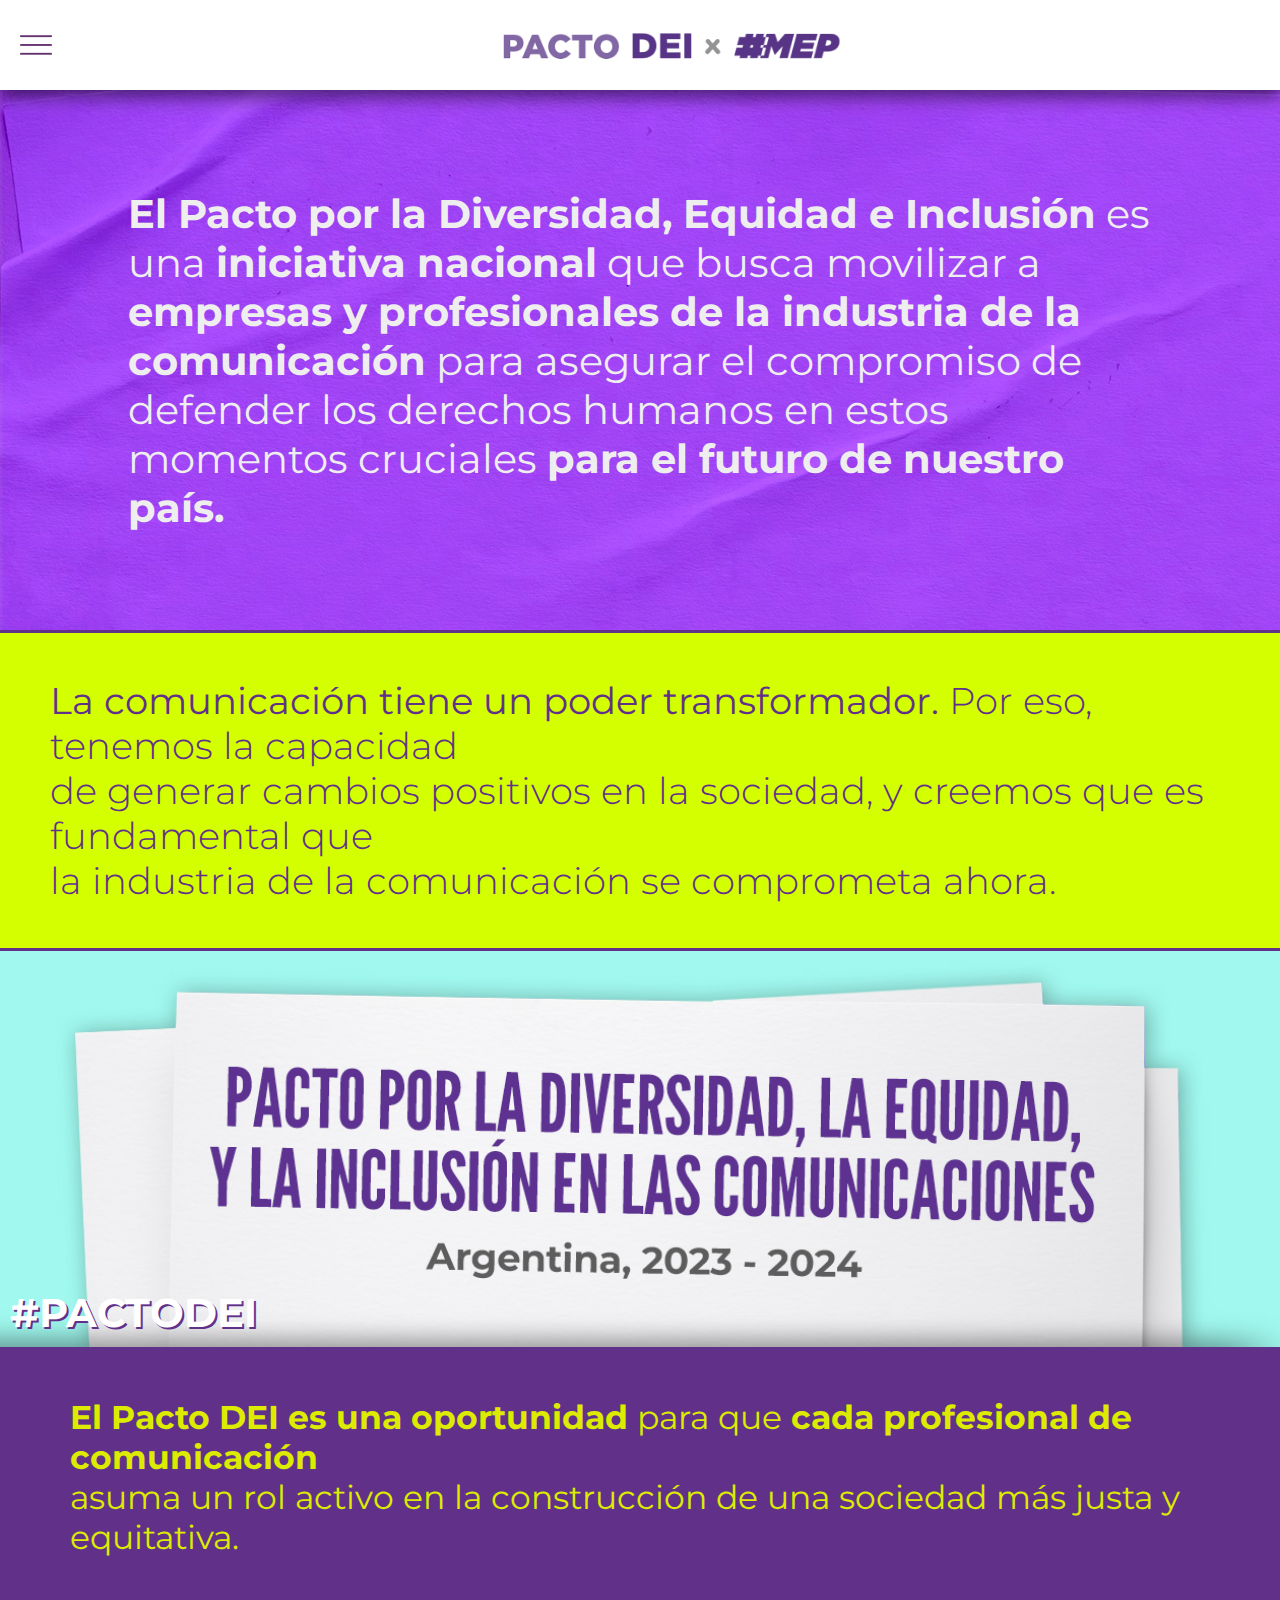
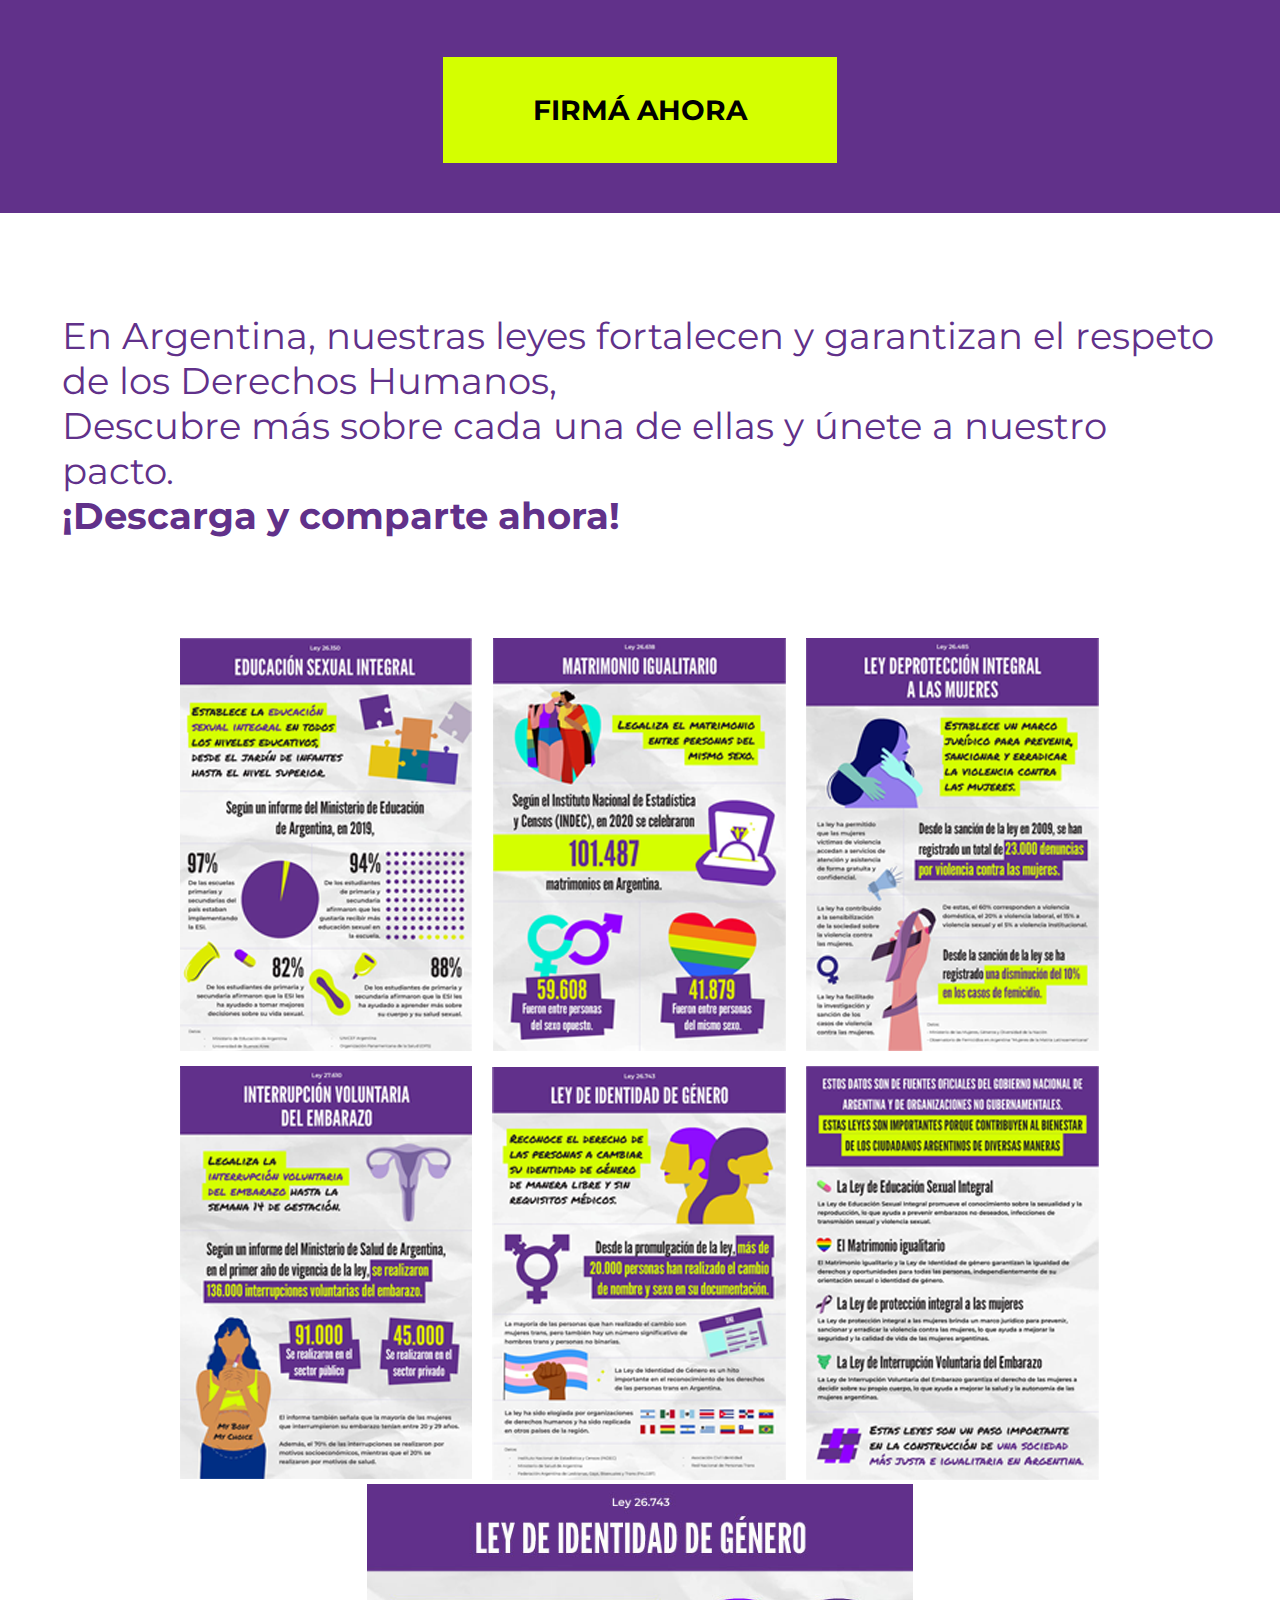
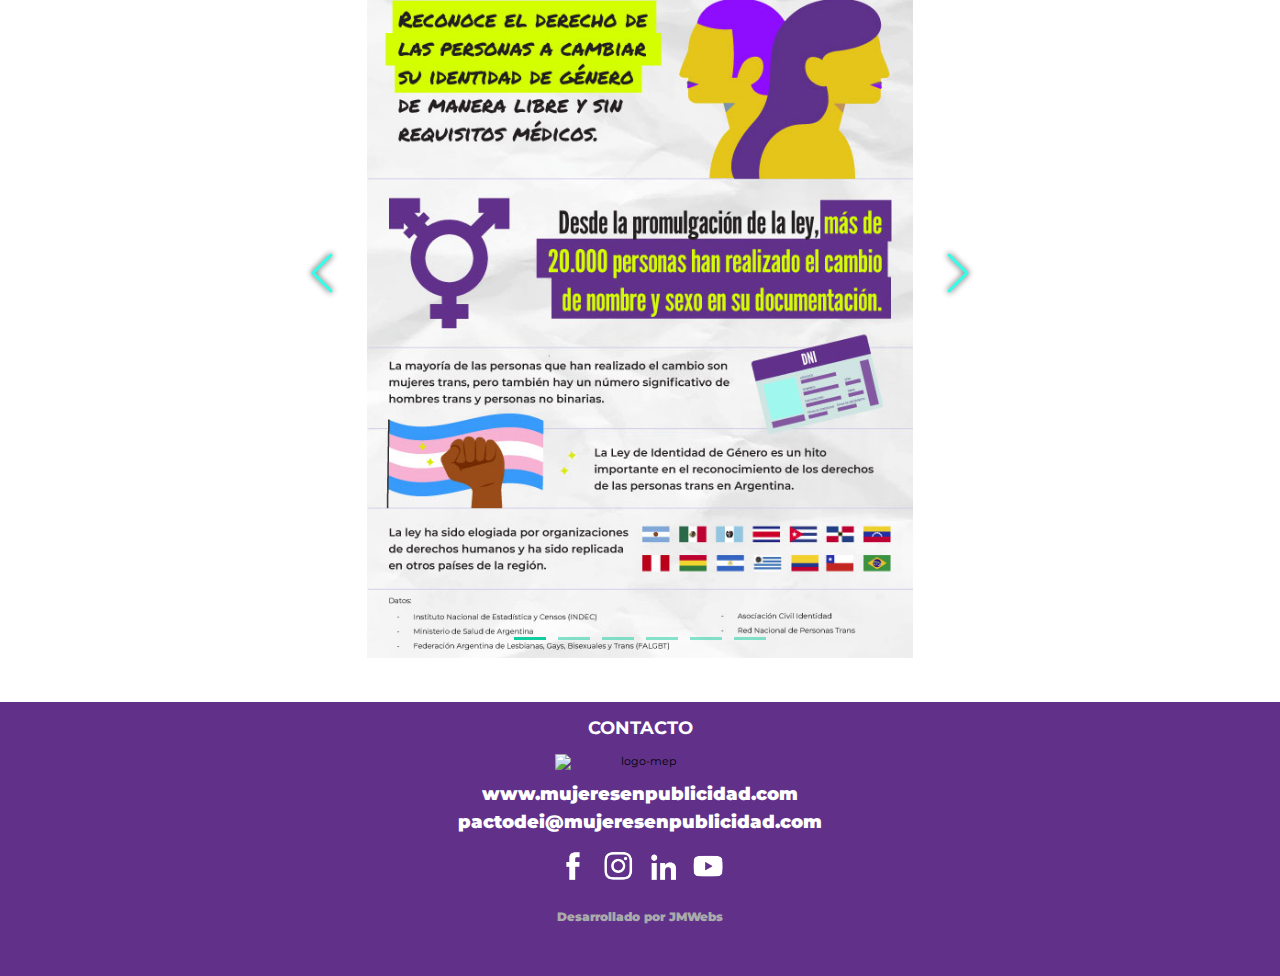
==== commit dcbc32a8: "tilde" ====
--- a/Index.html
+++ b/Index.html
@@ -27,7 +27,7 @@
                 </li>
                 <li class="contenedor-links-ul-li"><a class="contenedor-links-ul-li-a" href="#pacto">Pacto</a></li>
                 <li class="contenedor-links-ul-li"><a class="contenedor-links-ul-li-a" href="#infografia">
-                        Infografia</a></li>
+                        Infografía</a></li>
                 <li class="contenedor-links-ul-li"><a class="contenedor-links-ul-li-a" href="#contactos"> Sobre MEP</a>
                 </li>
             </ul>
--- a/Styles/style.css
+++ b/Styles/style.css
@@ -11,7 +11,7 @@
     width: 100%;
     position: sticky;
     top: 0px;
-    height: 80px;
+    height: 90px;
     box-shadow: rgba(0, 0, 0, 0.5) 0px 0.5rem 1rem, rgba(255, 255, 255, 0.15) 0px -1px 0px inset;
     z-index: 1000;
 
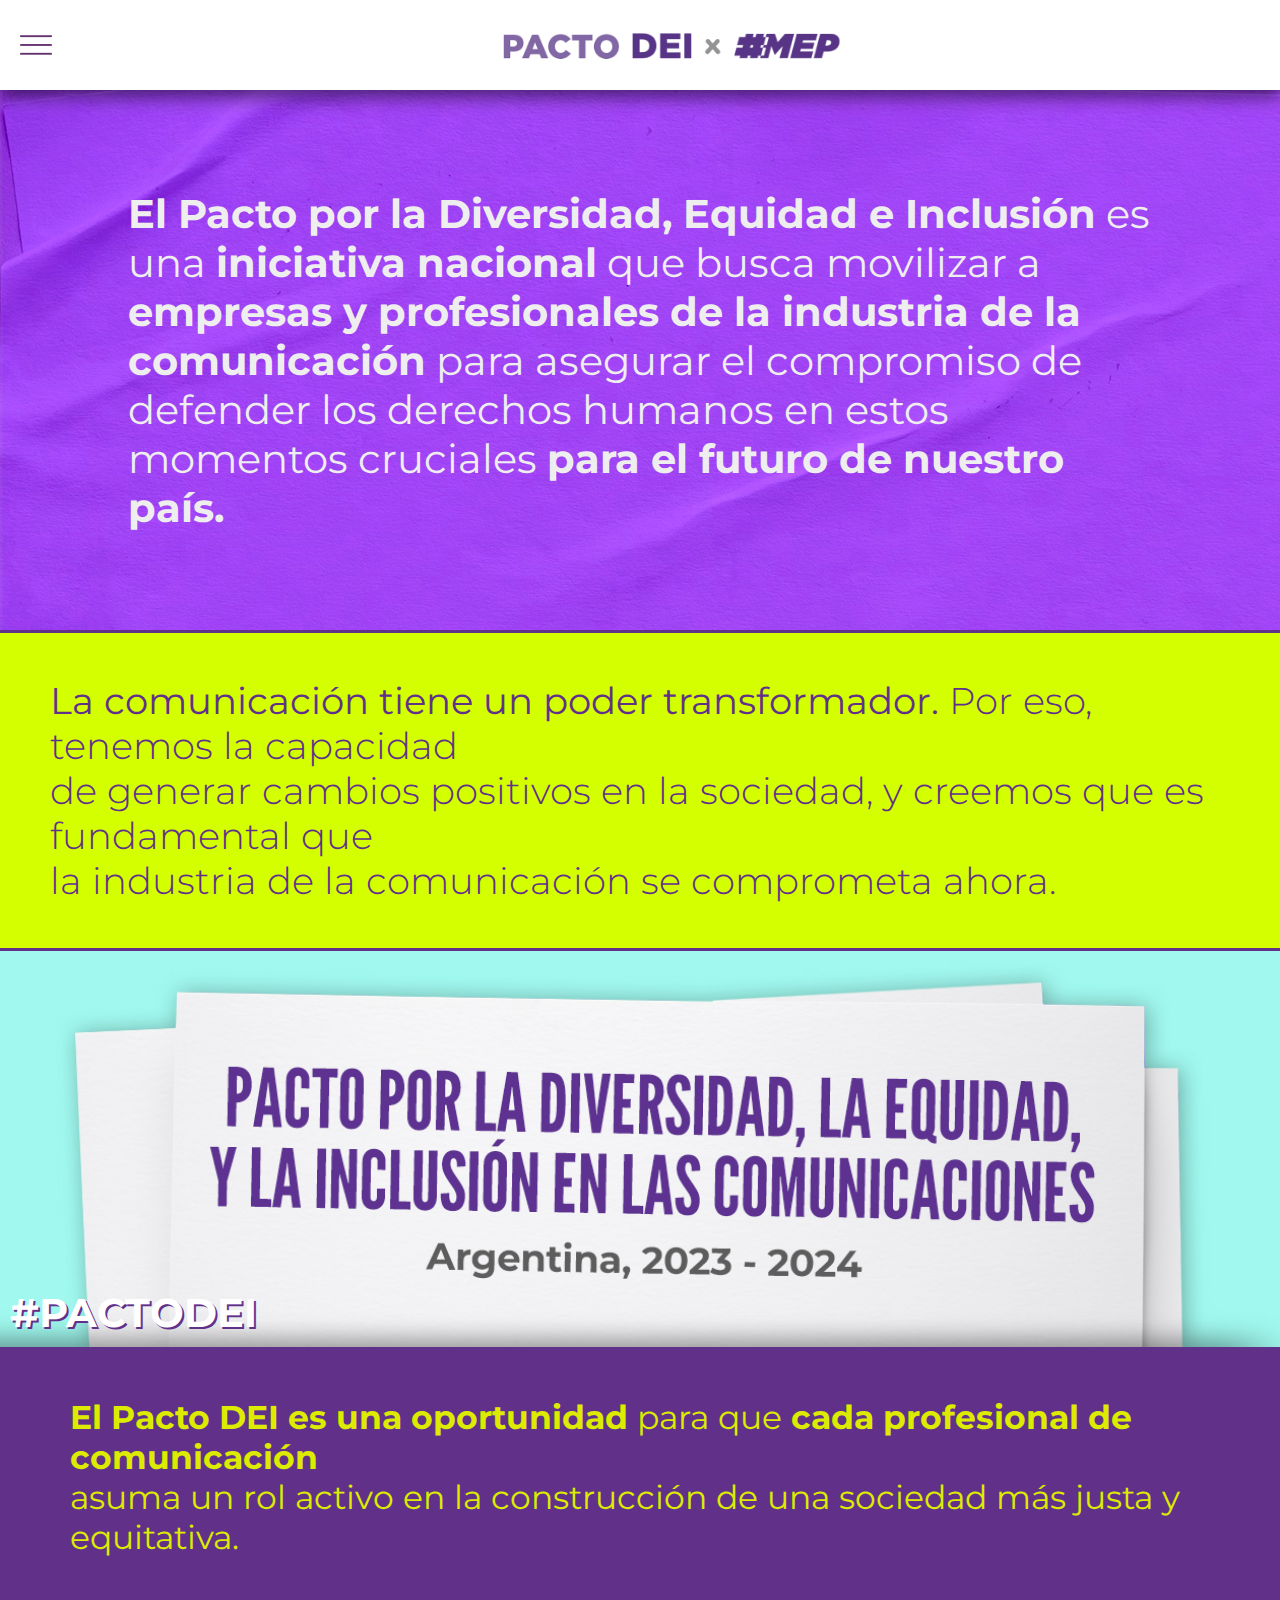
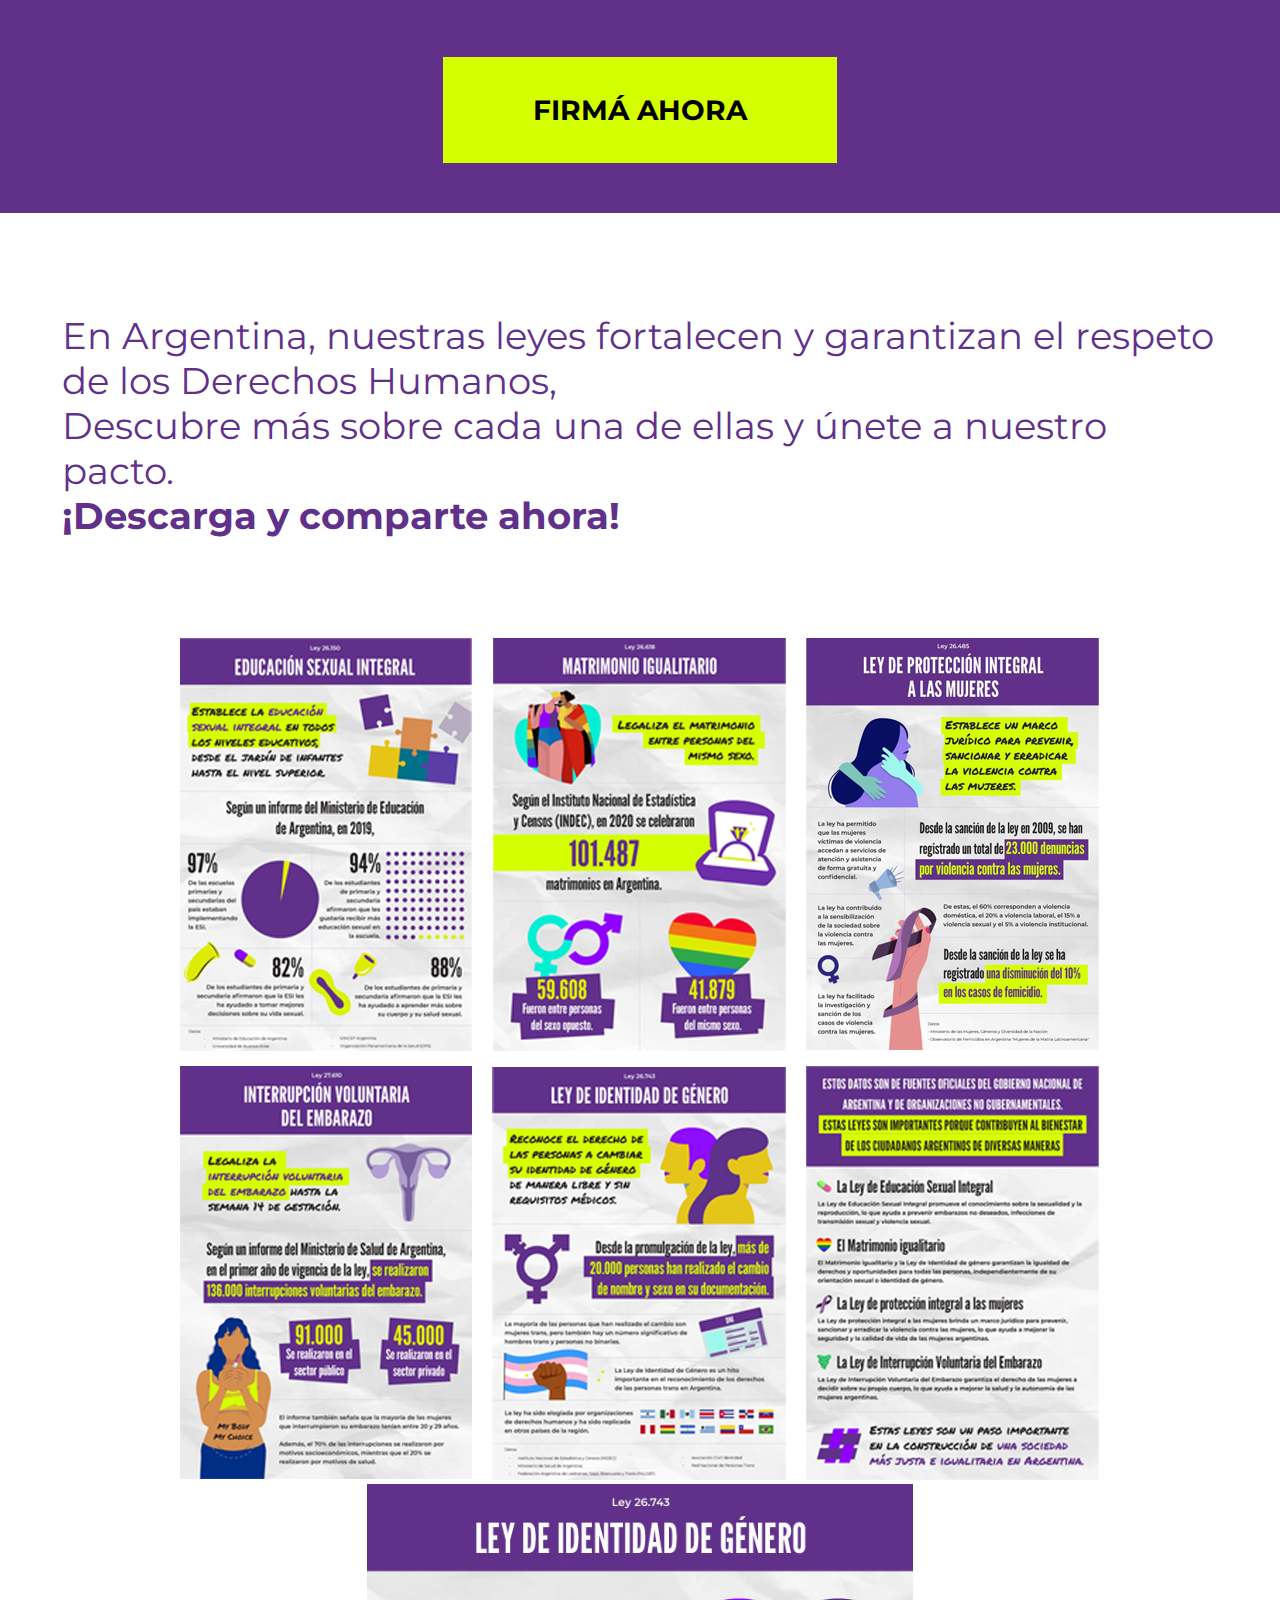
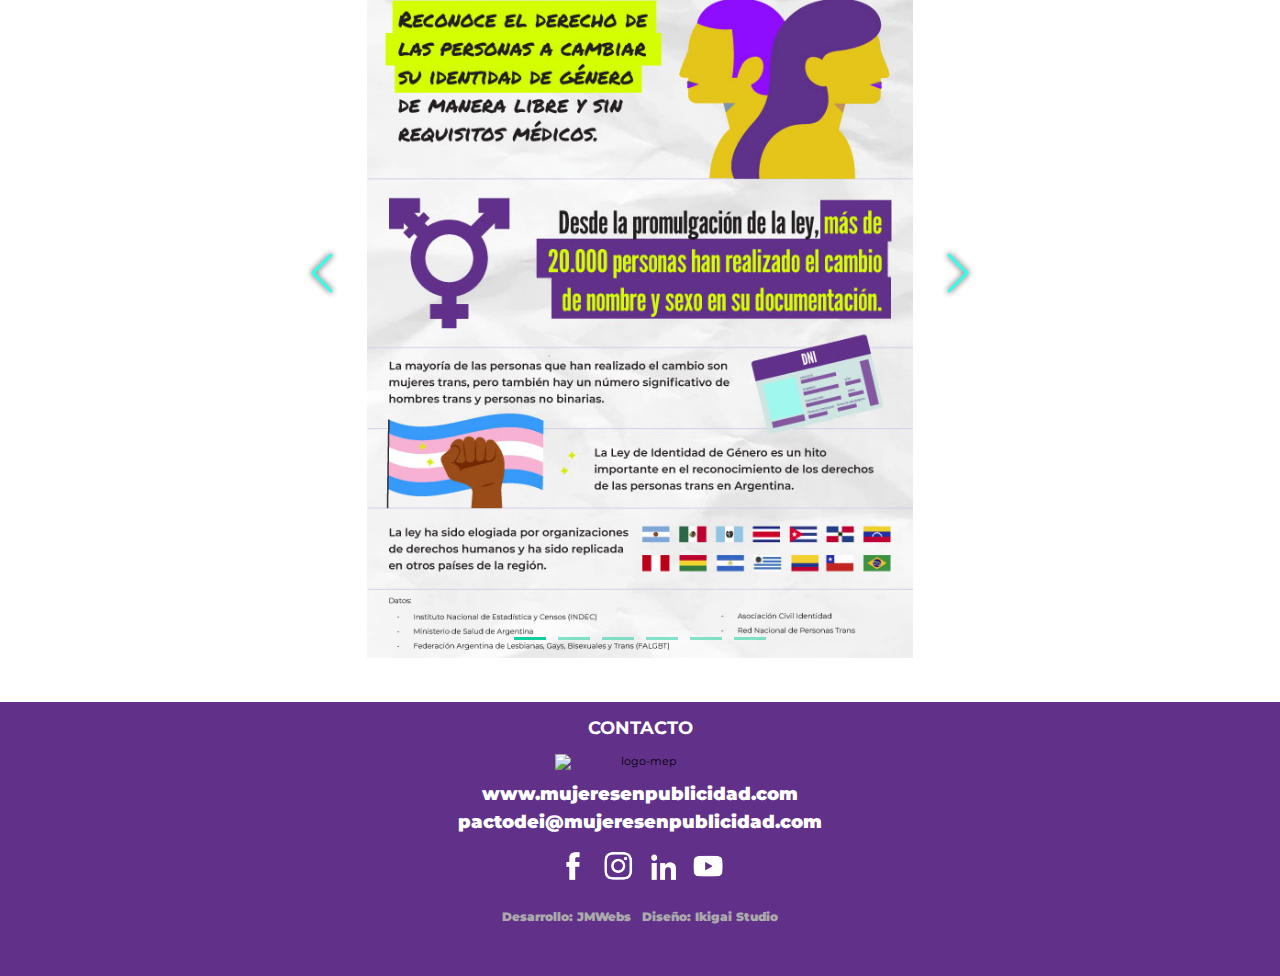
==== commit 2e6ad94d: "links" ====
--- a/Index.html
+++ b/Index.html
@@ -13,6 +13,7 @@
     <script src="js/swiffySlider/swiffy-slider.min.js" defer></script>
     <link href="js/swiffySlider/swiffy-slider.min.css" rel="stylesheet">
     <link rel="stylesheet" href="/Styles/style.css">
+  
 </head>
 
 <body>
@@ -65,10 +66,12 @@
             <div class="container-pacto">
 
                 <div class="container-img">
-                    <img class="pacto-img-desktop" src="/Imagenes/PACTODEI.jpg" alt="#PACTODEI">
-                    <img class="pacto-img-responsive" src="/Imagenes/PactoDEI_Cuadrado copia.jpg" alt="#PACTODEI">
-                    <div class="texto-pacto">
-                        <h2>#PACTODEI</h2>
+                    
+                    <img class="pacto-img-desktop" id="imagen-1" src="/Imagenes/PACTODEI.jpg" alt="#PACTODEI" style="cursor: pointer";>
+                        <img class="pacto-img-responsive" id="imagen-2" src="/Imagenes/PactoDEI_Cuadrado copia.jpg" alt="#PACTODEI" style="cursor: pointer;">
+
+                        <div class="texto-pacto">
+                            <h2>#PACTODEI</h2>              
                     </div>
                 </div>
                 <div class="texto-pacto-dei">
@@ -104,7 +107,7 @@
 
                 <div class="contenedor-mosaico">
 
-                    <img id="mosaico" src="Imagenes/Mosaico.png" alt="mosaico-derechos-humanos">
+                    <img id="mosaico" src="Imagenes/Mosaico.png" alt="mosaico-derechos-humanos" style="cursor: pointer;">
 
                 </div>
                 <div class="swiffy-slider">
@@ -165,15 +168,17 @@
                         </div>
                     </div>
                     <div class="contenedor-desarrolladores">
-                        <a href="https://www.instagram.com/jmwebscompany/" target="_blank"> Desarrollado por JMWebs</a>
+                        <a href="https://www.instagram.com/jmwebscompany/" target="_blank"> Desarrollo: JMWebs</a>
+                        <a> Diseño: Ikigai Studio</a>
                     </div>
                 </div>
             </footer>
-            <script src="https://unpkg.com/swiper/swiper-bundle.min.js"></script>
-            <script src="https://code.jquery.com/jquery-3.5.1.slim.min.js"></script>
-            <script src="js/Home.js"></script>
+         
         </section>
     </main>
+    <script src="https://unpkg.com/swiper/swiper-bundle.min.js"></script>
+    <script src="js/Home.js"></script>
+    <script src="https://code.jquery.com/jquery-3.5.1.slim.min.js"></script>
 </body>
 
 </html>--- a/Styles/style.css
+++ b/Styles/style.css
@@ -42,6 +42,8 @@
     margin-left: 10px;
     display: flex;
 }
+
+
 
 .imagen-menu:hover {
     cursor: pointer;
@@ -174,6 +176,13 @@
     background-color: black;
 }
 
+.container-img a{
+    width: inherit;
+    height: inherit;
+    padding: 0
+
+}
+
 .container-img img:hover {
     transition: all 1.5s ease 0s;
     background-color: black;
@@ -249,6 +258,7 @@
         align-items: inherit;
     }
 
+
     .texto-infografia p {
         font-size: 2.3rem;
     }
@@ -285,6 +295,12 @@
     .pacto-img-desktop{
         display: none;
     }
+    .container-img a {
+       
+        height: auto;
+        
+    }
+
     .pacto-img-responsive{
         display: block;
     }
@@ -298,6 +314,12 @@
 
     .container-texto-proyecto-2 {
         height: auto;
+    }
+
+    .container-img a {
+       
+        height: auto;
+        
     }
 
     .texto {
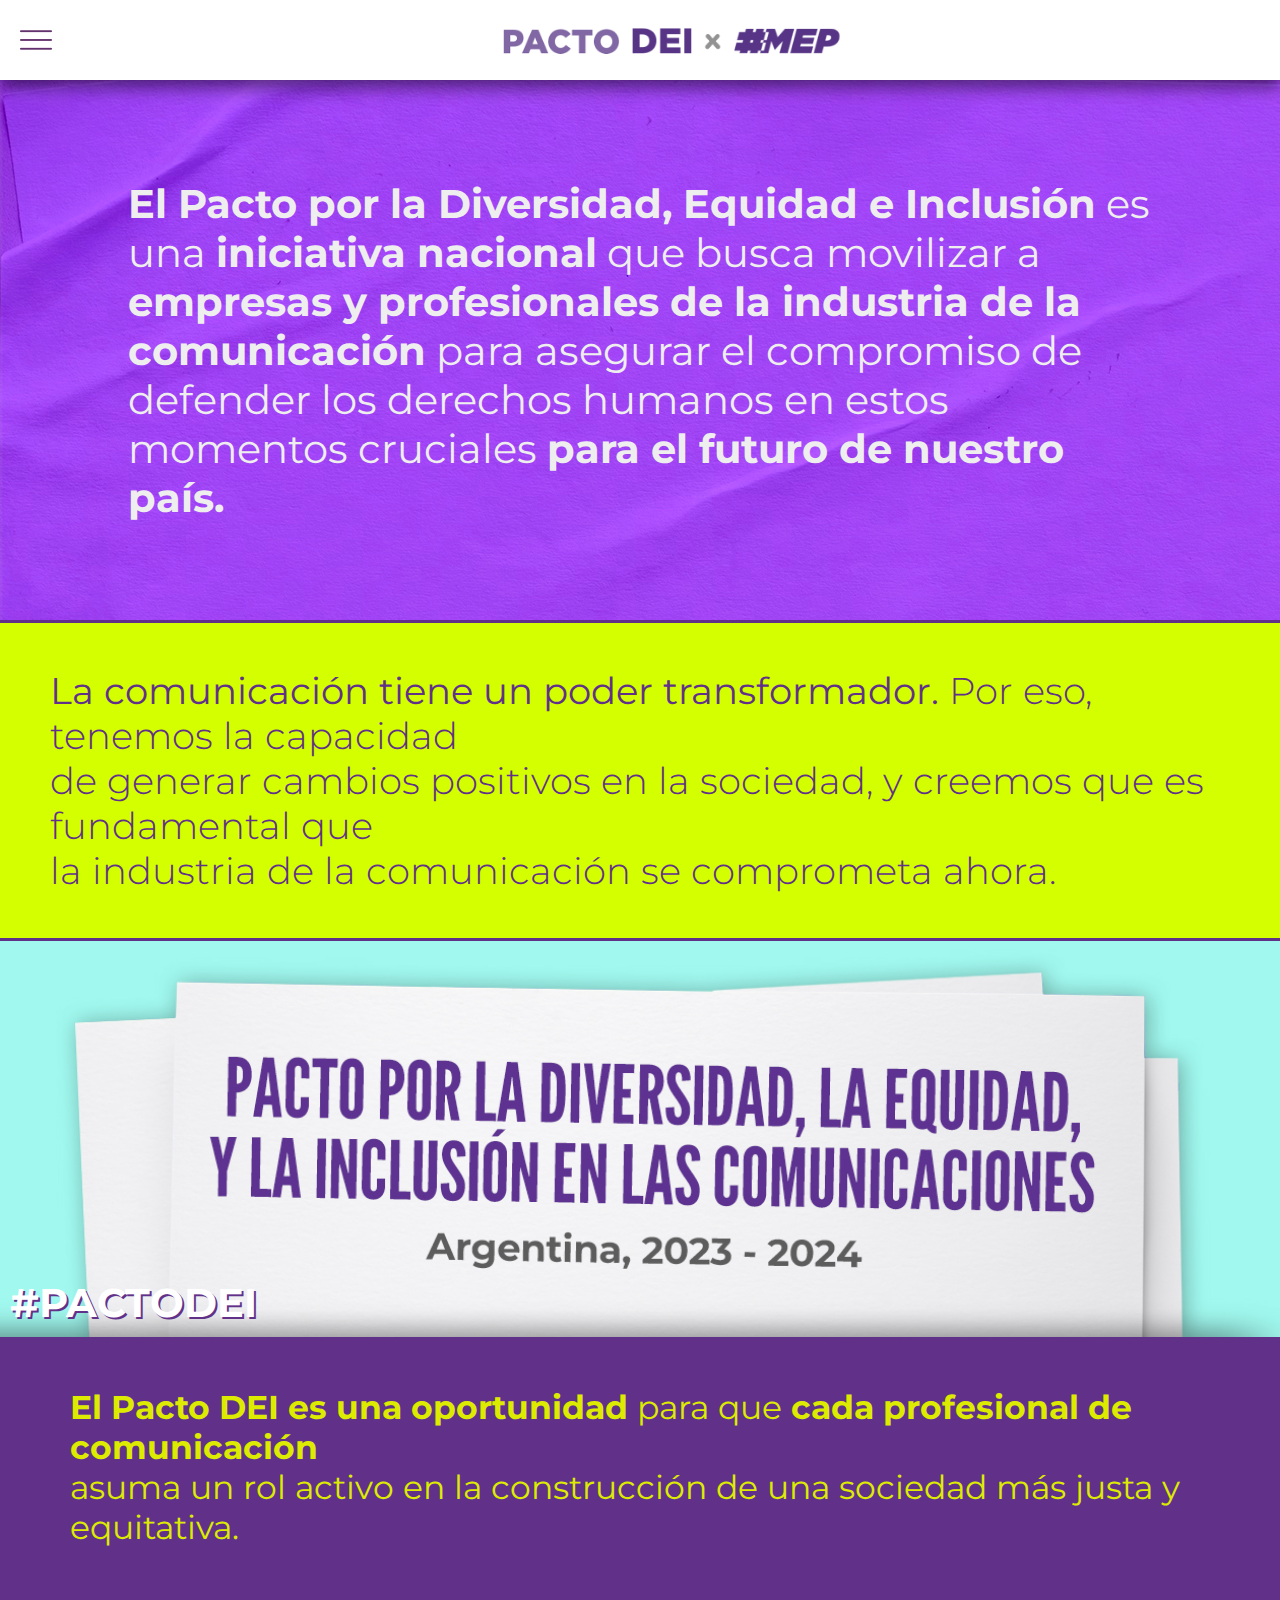
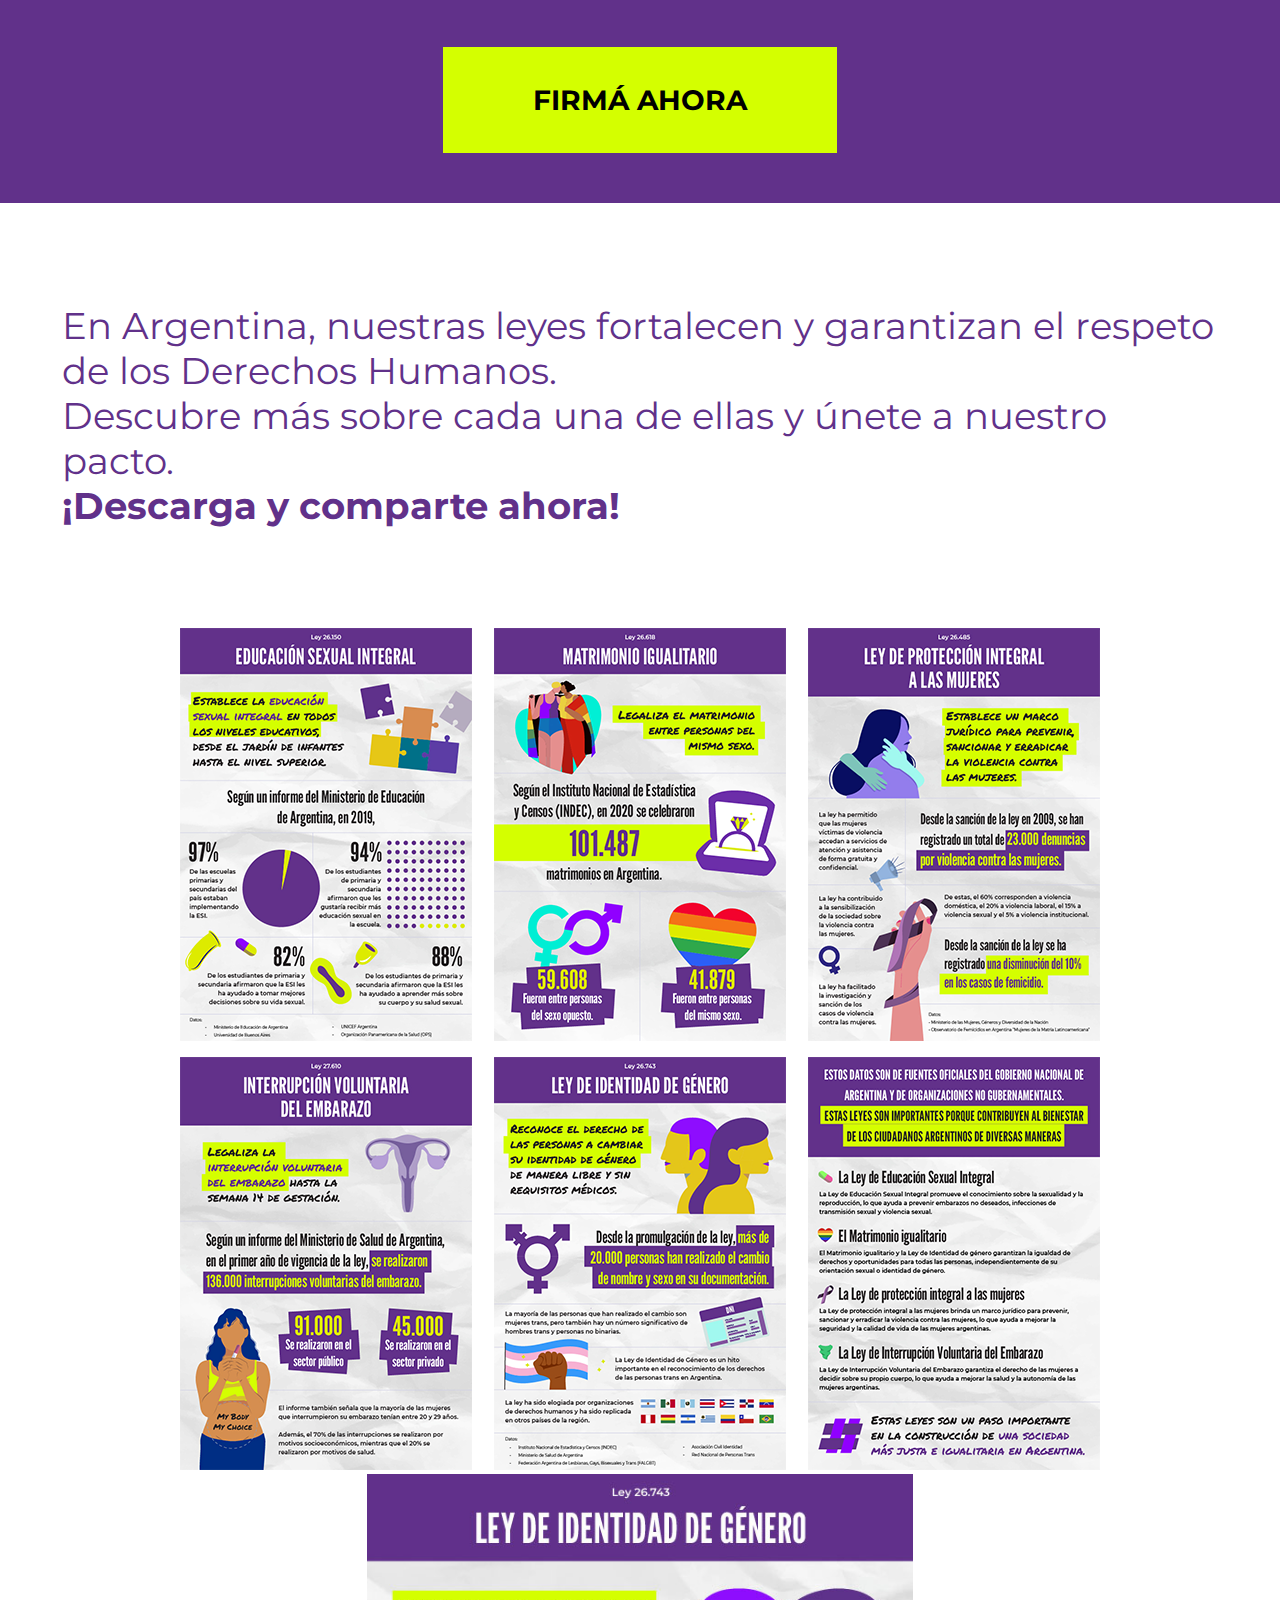
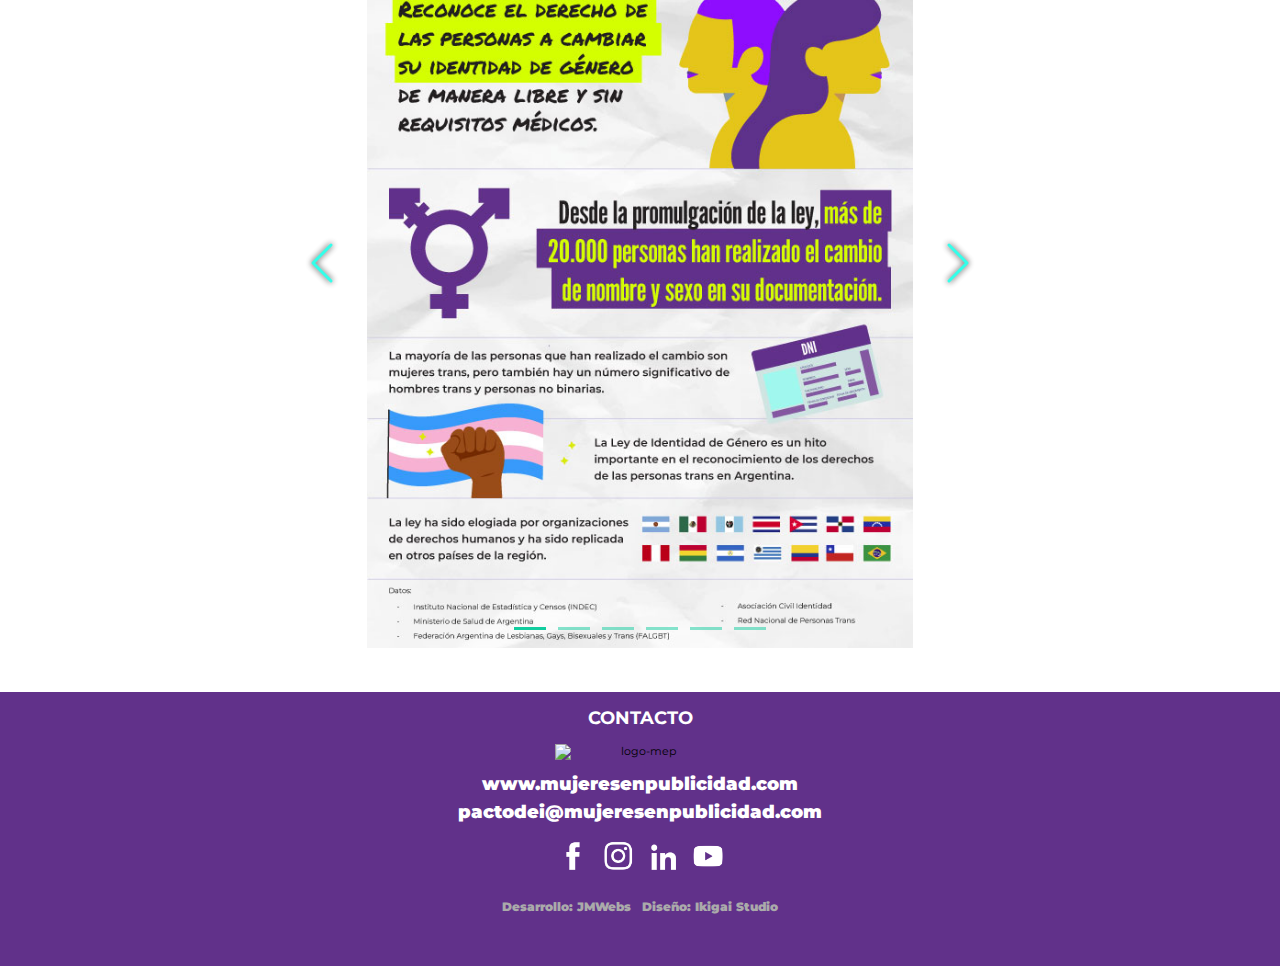
==== commit 2dc419ad: "no message" ====
--- a/Index.html
+++ b/Index.html
@@ -98,7 +98,7 @@
         <section id="infografia">
             <div class="texto-infografia">
                 <p>
-                    En Argentina, nuestras leyes fortalecen y garantizan el respeto de los Derechos Humanos,<br>
+                    En Argentina, nuestras leyes fortalecen y garantizan el respeto de los Derechos Humanos.<br>
                     Descubre más sobre cada una de ellas y únete a nuestro pacto.<br>
                     <b>¡Descarga y comparte ahora!</b>
                 </p>
--- a/Styles/style.css
+++ b/Styles/style.css
@@ -11,7 +11,7 @@
     width: 100%;
     position: sticky;
     top: 0px;
-    height: 90px;
+    height: 80px;
     box-shadow: rgba(0, 0, 0, 0.5) 0px 0.5rem 1rem, rgba(255, 255, 255, 0.15) 0px -1px 0px inset;
     z-index: 1000;
 
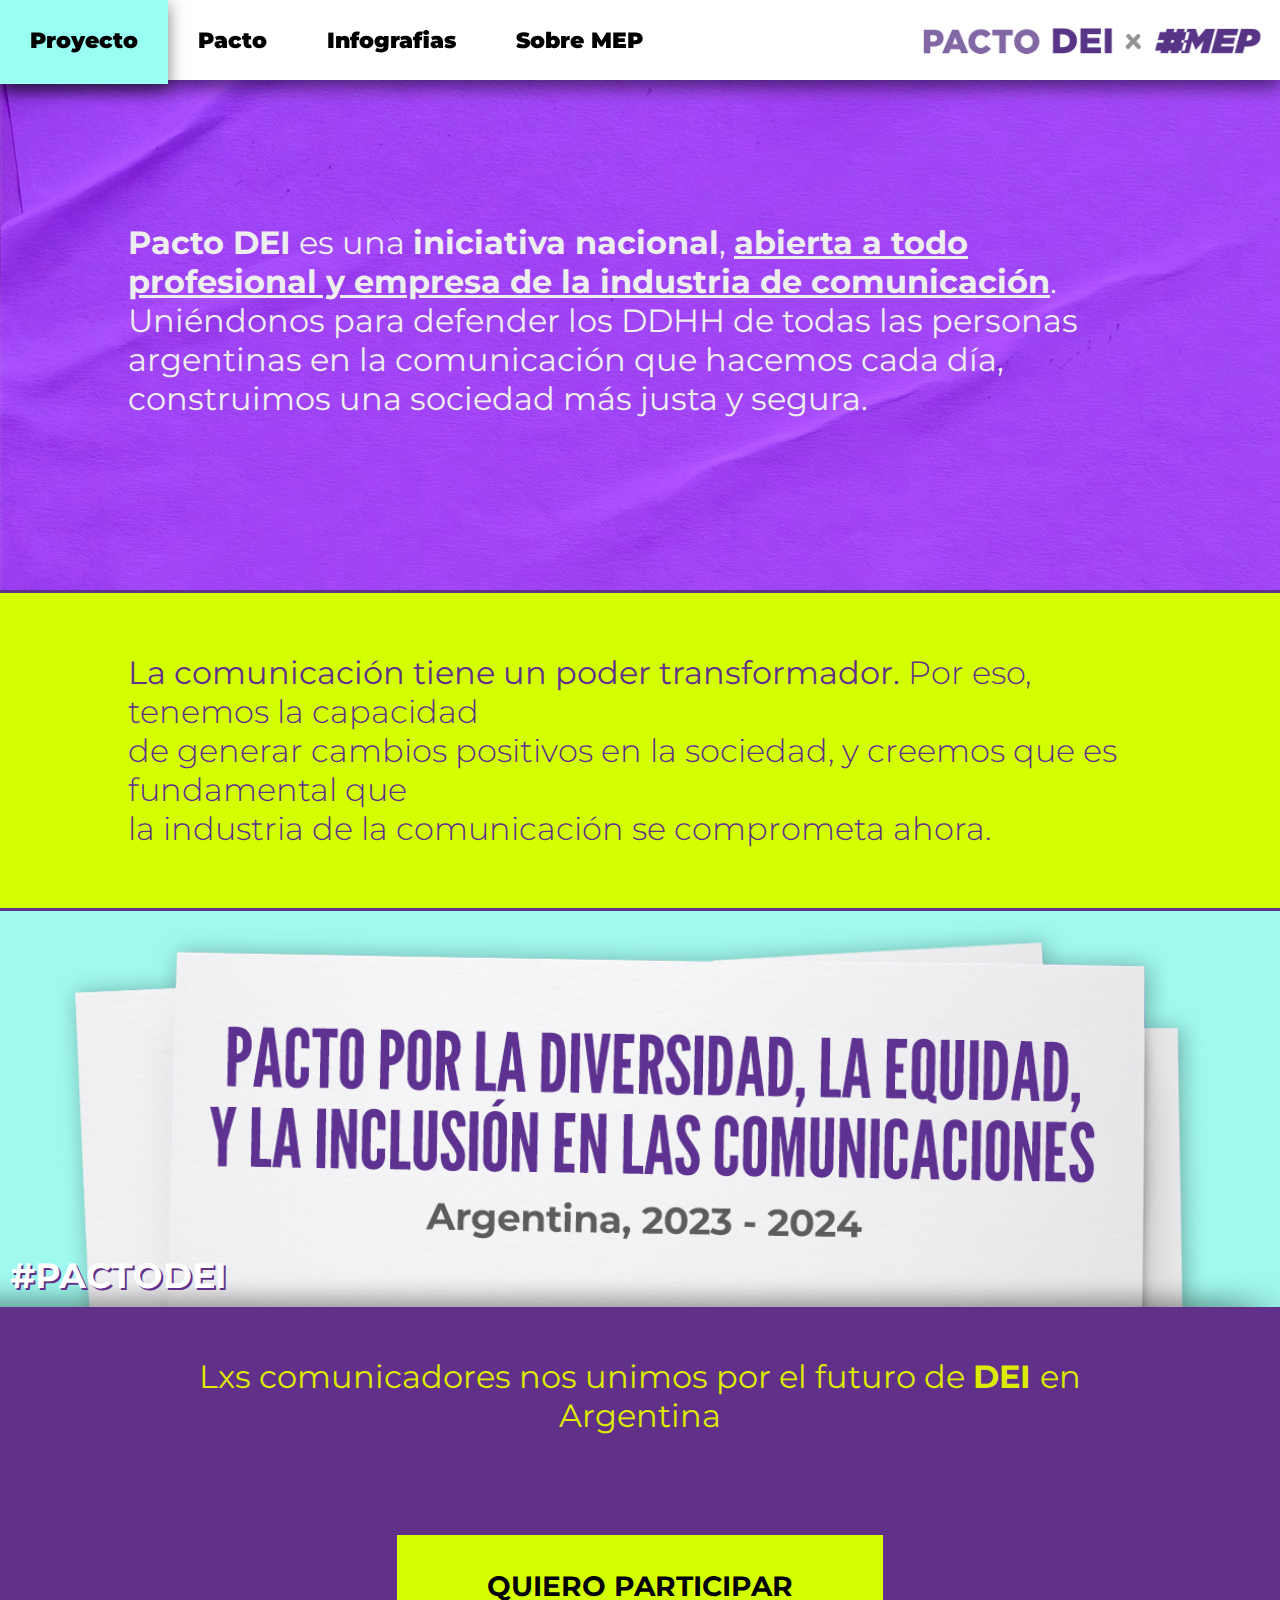
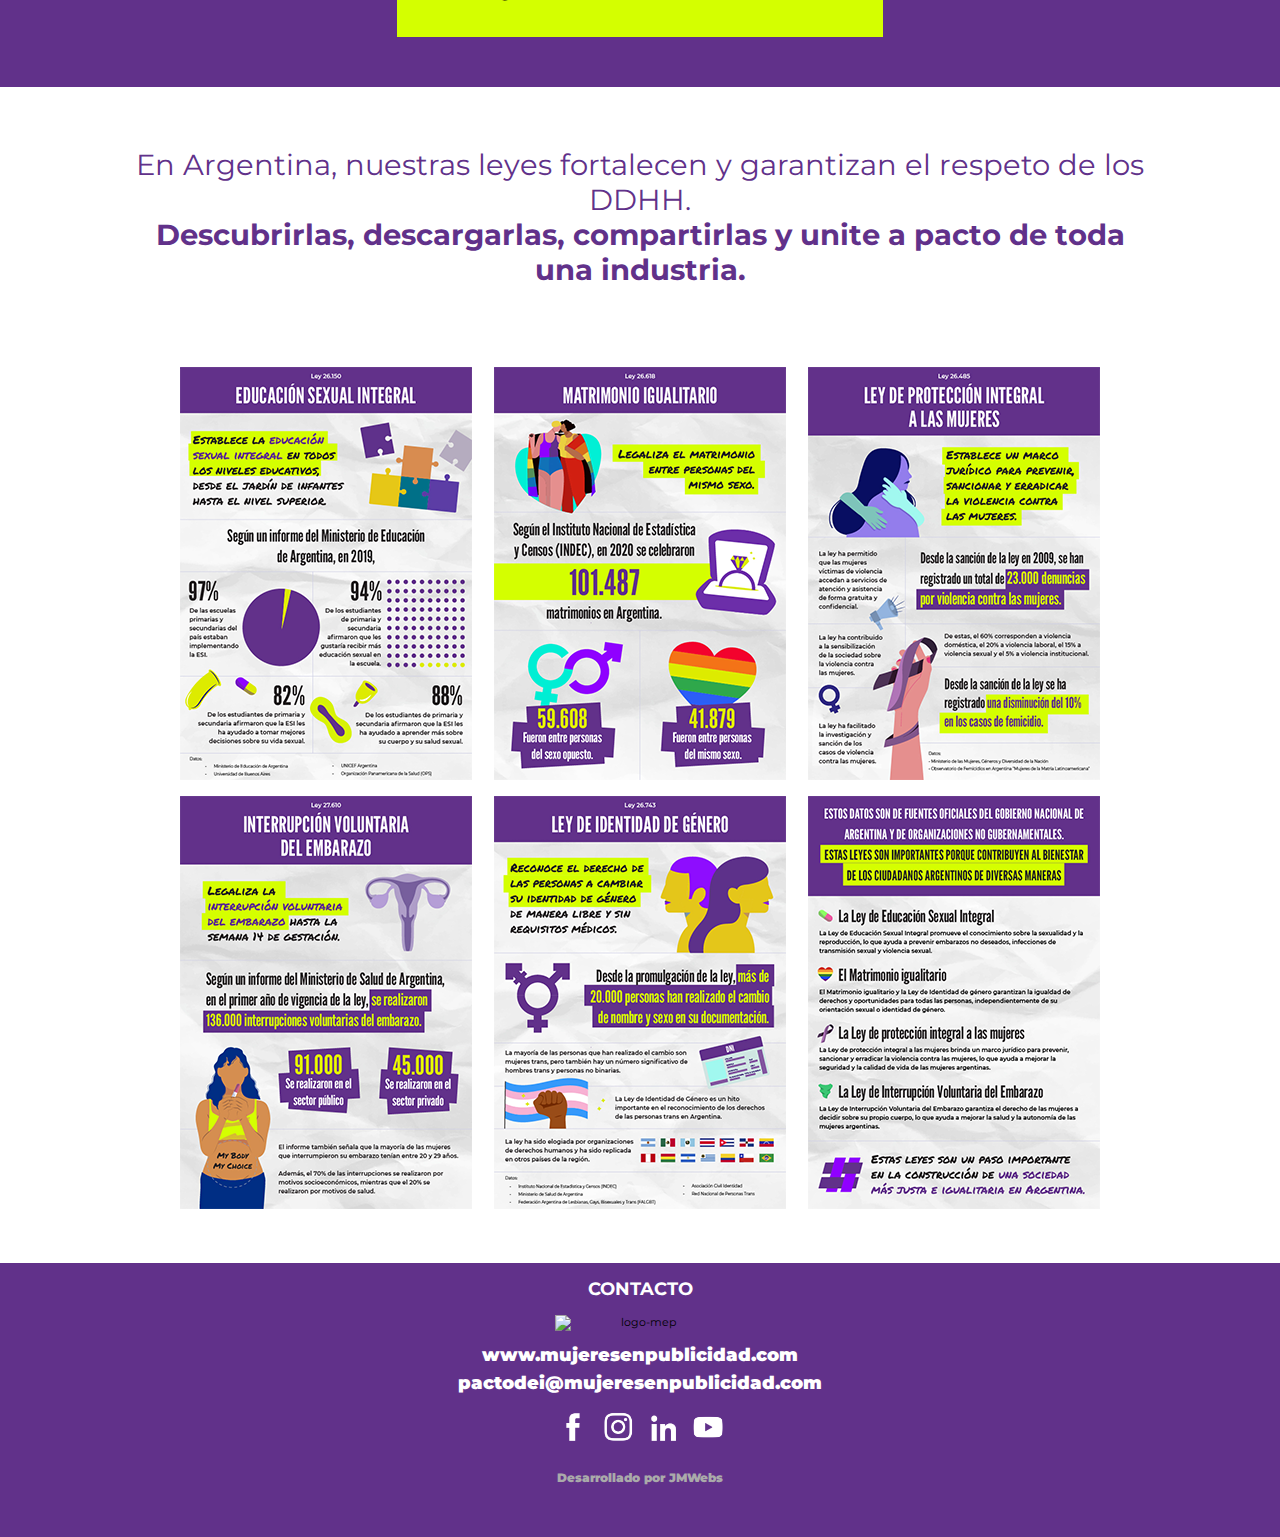
==== commit 4b31108a: "Cambios solicitados" ====
--- a/Index.html
+++ b/Index.html
@@ -1,184 +1,279 @@
 <!DOCTYPE html>
 <html lang="en">
-
-<head>
-
-    <meta charset="UTF-8">
-    <meta name="viewport" content="width=device-width, initial-scale=1.0">
-    <link rel="preconnect" href="https://fonts.googleapis.com">
-    <link rel="preconnect" href="https://fonts.gstatic.com" crossorigin>
-    <link href="https://fonts.googleapis.com/css2?family=Montserrat:wght@100;300;400;600&display=swap" rel="stylesheet">
-    <link rel="shortcut icon" href="/Imagenes/favicon.png" type="image/x-icon">
+  <head>
+    <meta charset="UTF-8" />
+    <meta name="viewport" content="width=device-width, initial-scale=1.0" />
+    <link rel="preconnect" href="https://fonts.googleapis.com" />
+    <link rel="preconnect" href="https://fonts.gstatic.com" crossorigin />
+    <link
+      href="https://fonts.googleapis.com/css2?family=Montserrat:wght@100;300;400;600&display=swap"
+      rel="stylesheet"
+    />
+    <link
+      rel="shortcut icon"
+      href="/Imagenes/favicon.png"
+      type="image/x-icon"
+    />
     <title>Pacto DEI x MEP</title>
     <script src="js/swiffySlider/swiffy-slider.min.js" defer></script>
-    <link href="js/swiffySlider/swiffy-slider.min.css" rel="stylesheet">
-    <link rel="stylesheet" href="/Styles/style.css">
-  
-</head>
-
-<body>
-
+    <link href="js/swiffySlider/swiffy-slider.min.css" rel="stylesheet" />
+    <link rel="stylesheet" href="/Styles/style.css" />
+  </head>
+
+  <body>
     <header class="encabezado">
-        <div class="contenedor-menu">
-            <img class="imagen-menu" src="Imagenes/nav-icon.png" alt="nav">
-        </div>
-        <div class="lateral-menu">
-            <ul class="contenedor-links">
-                <li class="contenedor-links-ul-li"><a class="contenedor-links-ul-li-a" href="#proyecto"> Proyecto</a>
-                </li>
-                <li class="contenedor-links-ul-li"><a class="contenedor-links-ul-li-a" href="#pacto">Pacto</a></li>
-                <li class="contenedor-links-ul-li"><a class="contenedor-links-ul-li-a" href="#infografia">
-                        Infografía</a></li>
-                <li class="contenedor-links-ul-li"><a class="contenedor-links-ul-li-a" href="#contactos"> Sobre MEP</a>
-                </li>
+      <div class="contenedor-menu">
+        <img class="imagen-menu" src="Imagenes/nav-icon.png" alt="nav" />
+      </div>
+      <div class="lateral-menu">
+        <ul class="contenedor-links">
+          <li class="contenedor-links-ul-li">
+            <a class="contenedor-links-ul-li-a" href="#proyecto"> Proyecto</a>
+          </li>
+          <li class="contenedor-links-ul-li">
+            <a class="contenedor-links-ul-li-a" href="#pacto">Pacto</a>
+          </li>
+          <li class="contenedor-links-ul-li">
+            <a class="contenedor-links-ul-li-a" href="#infografias">
+              Infografias</a
+            >
+          </li>
+          <li class="contenedor-links-ul-li">
+            <a class="contenedor-links-ul-li-a" href="#contactos"> Sobre MEP</a>
+          </li>
+        </ul>
+      </div>
+      <div class="navBar-menu">
+        <ul class="contenedor-links-menu">
+          <li class="contenedor-links-ul-li-menu">
+            <a class="contenedor-links-ul-li-a-menu" href="#proyecto"> Proyecto</a>
+          </li>
+          <li class="contenedor-links-ul-li-menu">
+            <a class="contenedor-links-ul-li-a-menu" href="#pacto">Pacto</a>
+          </li>
+          <li class="contenedor-links-ul-li-menu">
+            <a class="contenedor-links-ul-li-a-menu" href="#infografias">
+              Infografias</a
+            >
+          </li>
+          <li class="contenedor-links-ul-li-menu">
+            <a class="contenedor-links-ul-li-a-menu" href="#contactos"> Sobre MEP</a>
+          </li>
+        </ul>
+      </div>
+      <div class="contenedor-img">
+        <img class="logo" src="/Imagenes/logo.png" />
+      </div>
+    </header>
+
+    <main>
+      <section id="proyecto">
+        <div class="container-proyecto">
+          <div class="container-texto-proyecto-1">
+            <p class="texto">
+              <b>Pacto DEI</b> es una <b>iniciativa nacional</b>,
+              <u
+                ><b
+                  >abierta a todo profesional y empresa de la industria de
+                  comunicación</b
+                ></u
+              >. Uniéndonos para defender los DDHH de todas las personas
+              argentinas en la comunicación que hacemos cada día, construimos
+              una sociedad más justa y segura.
+            </p>
+          </div>
+          <div class="container-texto-proyecto-2">
+            <p class="texto-pacto-2">
+              <b>La comunicación tiene un poder transformador.</b>
+              Por eso, tenemos la capacidad<br />
+              de generar cambios positivos en la sociedad, y creemos que es
+              fundamental que<br />
+              la industria de la comunicación se comprometa ahora.
+            </p>
+          </div>
+        </div>
+      </section>
+
+      <section id="pacto">
+        <div class="container-pacto">
+          <div class="container-img">
+            <img
+              class="pacto-img-desktop"
+              src="/Imagenes/PACTODEI.jpg"
+              alt="#PACTODEI"
+            />
+            <img
+              class="pacto-img-responsive"
+              src="/Imagenes/PactoDEI_Cuadrado copia.jpg"
+              alt="#PACTODEI"
+            />
+            <div class="texto-pacto">
+              <h2>#PACTODEI</h2>
+            </div>
+          </div>
+          <div class="texto-pacto-dei">
+            <p>
+              Lxs comunicadores nos unimos por el futuro de <b> DEI </b>en
+              Argentina
+            </p>
+
+            <div class="button-firma-ya">
+              <b
+                ><a
+                  href="https://drive.google.com/file/d/14BJRo-4ccJtPsZRs3VefswFfxTZDFfxV/view?usp=sharing "
+                  target="_blank"
+                >
+                  <h3>QUIERO PARTICIPAR</h3>
+                </a>
+              </b>
+            </div>
+          </div>
+        </div>
+      </section>
+      <section id="infografias">
+        <div class="texto-infografia">
+          <p>
+            En Argentina, nuestras leyes fortalecen y garantizan el respeto de
+            los DDHH. <br />
+            <b
+              >Descubrirlas, descargarlas, compartirlas y unite a pacto de toda
+              una industria.</b
+            >
+          </p>
+        </div>
+        <div class="container-infografia">
+          <div class="contenedor-mosaico">
+            <img
+              id="mosaico"
+              src="Imagenes/Mosaico.png"
+              alt="mosaico-derechos-humanos"
+            />
+          </div>
+          <div class="swiffy-slider">
+            <ul class="slider-container">
+              <li>
+                <img
+                  src="Imagenes/c3.jpg"
+                  alt="Imagen 1"
+                  style="max-width: 100%"
+                />
+              </li>
+              <li>
+                <img
+                  src="Imagenes/c2.jpg"
+                  alt="Imagen 2"
+                  style="max-width: 100%"
+                />
+              </li>
+              <li>
+                <img
+                  src="Imagenes/c1.jpg"
+                  alt="Imagen 3"
+                  style="max-width: 100%"
+                />
+              </li>
+              <li>
+                <img
+                  src="Imagenes/c4.jpg"
+                  alt="Imagen 4"
+                  style="max-width: 100%"
+                />
+              </li>
+              <li>
+                <img
+                  src="Imagenes/c5.jpg"
+                  alt="Imagen 4"
+                  style="max-width: 100%"
+                />
+              </li>
+              <li>
+                <img
+                  src="Imagenes/c6.jpg"
+                  alt="Imagen 4"
+                  style="max-width: 100%"
+                />
+              </li>
             </ul>
-        </div>
-        <div class="contenedor-img">
-            <img class="logo" src="/Imagenes/logo.png">
-        </div>
-    </header>
-
-    <main>
-        <section id="proyecto">
-            <div class="container-proyecto">
-                <div class="container-texto-proyecto-1">
-                    <p class="texto">
-                        <b>El Pacto por la Diversidad, Equidad e Inclusión</b> es una <b>iniciativa nacional</b> que
-                        busca movilizar a <b>empresas y profesionales de la industria de la comunicación</b> para
-                        asegurar
-                        el compromiso de defender los derechos humanos en estos momentos cruciales <b>para el
-                            futuro de nuestro país.</b>
-                    </p>
-                </div>
-                <div class="container-texto-proyecto-2">
-                    <p class="texto-pacto-2">
-                        <b>La comunicación tiene un poder transformador.</b>
-                        Por eso, tenemos la capacidad<br> de generar cambios positivos
-                        en la sociedad, y creemos que es fundamental que<br> la industria de la comunicación
-                        se comprometa ahora.
-                    </p>
-                </div>
-            </div>
-        </section>
-
-        <section id="pacto">
-
-            <div class="container-pacto">
-
-                <div class="container-img">
-                    
-                    <img class="pacto-img-desktop" id="imagen-1" src="/Imagenes/PACTODEI.jpg" alt="#PACTODEI" style="cursor: pointer";>
-                        <img class="pacto-img-responsive" id="imagen-2" src="/Imagenes/PactoDEI_Cuadrado copia.jpg" alt="#PACTODEI" style="cursor: pointer;">
-
-                        <div class="texto-pacto">
-                            <h2>#PACTODEI</h2>              
-                    </div>
-                </div>
-                <div class="texto-pacto-dei">
-                    <p>
-                        <b>El Pacto DEI es una oportunidad</b> para que <b>cada profesional de comunicación</b><br>
-                        asuma un
-                        rol activo en la construcción de una sociedad más justa y equitativa.
-                    </p>
-
-                    <div class="button-firma-ya">
-                        <b><a href="https://drive.google.com/file/d/14BJRo-4ccJtPsZRs3VefswFfxTZDFfxV/view?usp=sharing "
-                                target="_blank">
-                                <h3> FIRMÁ AHORA </h3>
-                            </a> </b>
-
-                    </div>
-
-                </div>
-            </div>
-
-
-
-        </section>
-        <section id="infografia">
-            <div class="texto-infografia">
-                <p>
-                    En Argentina, nuestras leyes fortalecen y garantizan el respeto de los Derechos Humanos.<br>
-                    Descubre más sobre cada una de ellas y únete a nuestro pacto.<br>
-                    <b>¡Descarga y comparte ahora!</b>
-                </p>
-            </div>
-            <div class="container-infografia">
-
-                <div class="contenedor-mosaico">
-
-                    <img id="mosaico" src="Imagenes/Mosaico.png" alt="mosaico-derechos-humanos" style="cursor: pointer;">
-
-                </div>
-                <div class="swiffy-slider">
-                    <ul class="slider-container">
-                        <li><img src="Imagenes/c3.jpg" alt="Imagen 1" style="max-width: 100%;"></li>
-                        <li><img src="Imagenes/c2.jpg" alt="Imagen 2" style="max-width: 100%;"></li>
-                        <li><img src="Imagenes/c1.jpg" alt="Imagen 3" style="max-width: 100%;"></li>
-                        <li><img src="Imagenes/c4.jpg" alt="Imagen 4" style="max-width: 100%;"></li>
-                        <li><img src="Imagenes/c5.jpg" alt="Imagen 4" style="max-width: 100%;"></li>
-                        <li><img src="Imagenes/c6.jpg" alt="Imagen 4" style="max-width: 100%;"></li>
-                    </ul>
-
-                    <button type="button" class="slider-nav"></button>
-                    <button type="button" class="slider-nav slider-nav-next"></button>
-
-                    <div class="slider-indicators">
-                        <button class="active"></button>
-                        <button></button>
-                        <button></button>
-                        <button></button>
-                        <button></button>
-                        <button></button>
-                    </div>
-                </div>
-            </div>
-        </section>
-
-
-        <section id="contactos">
-            <footer>
-                <div class="contenedor-footer">
-                    <div class="contenedor-contacto">
-                        <h1> CONTACTO </h1>
-                        <img class="logo-footer" src="https://mujeresenpublicidad.com/wp-content/uploads/2021/06/logomep.png"
-                        alt="logo-mep">
-                    <a class="email" href="https://mujeresenpublicidad.com/" target="_blank">
-                        www.mujeresenpublicidad.com </a>
-                        <a class="web-mep" href="mailto: pactodei@mujeresenpublicidad.com">
-                            pactodei@mujeresenpublicidad.com
-                        </a>
-                    </div>
-                    <div class="contenedor-rrss">
-                        <div class="icons-rrss">
-                            <a href="https://m.facebook.com/Mujeres-en-Publicidad-MEP-100109808245130/" target="_blank">
-                                <img src="/Imagenes/facebook-logo.png" alt="icon-fb">
-                            </a>
-
-                            <a href="https://www.instagram.com/somosmep" target="_blank">
-                                <img src="/Imagenes/instagram-logo.png" alt="icon-ig">
-                            </a>
-                            <a href="https://ar.linkedin.com/company/mujeres-en-publicidad" target="_blank">
-
-                                <img src="/Imagenes/Linkedin-logo.png" alt="icon-lk">
-                            </a>
-                            <a href="https://www.youtube.com/channel/UC7kQWXgY2EUhcKaYBG54c8w" target="_blank">
-                                <img src="/Imagenes/Youtube-logo.png" alt="icon-yt">
-                            </a>
-                        </div>
-                    </div>
-                    <div class="contenedor-desarrolladores">
-                        <a href="https://www.instagram.com/jmwebscompany/" target="_blank"> Desarrollo: JMWebs</a>
-                        <a> Diseño: Ikigai Studio</a>
-                    </div>
-                </div>
-            </footer>
-         
-        </section>
+
+            <button type="button" class="slider-nav"></button>
+            <button type="button" class="slider-nav slider-nav-next"></button>
+
+            <div class="slider-indicators">
+              <button class="active"></button>
+              <button></button>
+              <button></button>
+              <button></button>
+              <button></button>
+              <button></button>
+            </div>
+          </div>
+        </div>
+      </section>
+
+      <section id="contactos">
+        <footer>
+          <div class="contenedor-footer">
+            <div class="contenedor-contacto">
+              <h1>CONTACTO</h1>
+              <img
+                class="logo-footer"
+                src="https://mujeresenpublicidad.com/wp-content/uploads/2021/06/logomep.png"
+                alt="logo-mep"
+              />
+              <a
+                class="email"
+                href="https://mujeresenpublicidad.com/"
+                target="_blank"
+              >
+                www.mujeresenpublicidad.com
+              </a>
+              <a
+                class="web-mep"
+                href="mailto: pactodei@mujeresenpublicidad.com"
+              >
+                pactodei@mujeresenpublicidad.com
+              </a>
+            </div>
+            <div class="contenedor-rrss">
+              <div class="icons-rrss">
+                <a
+                  href="https://m.facebook.com/Mujeres-en-Publicidad-MEP-100109808245130/"
+                  target="_blank"
+                >
+                  <img src="/Imagenes/facebook-logo.png" alt="icon-fb" />
+                </a>
+
+                <a href="https://www.instagram.com/somosmep" target="_blank">
+                  <img src="/Imagenes/instagram-logo.png" alt="icon-ig" />
+                </a>
+                <a
+                  href="https://ar.linkedin.com/company/mujeres-en-publicidad"
+                  target="_blank"
+                >
+                  <img src="/Imagenes/Linkedin-logo.png" alt="icon-lk" />
+                </a>
+                <a
+                  href="https://www.youtube.com/channel/UC7kQWXgY2EUhcKaYBG54c8w"
+                  target="_blank"
+                >
+                  <img src="/Imagenes/Youtube-logo.png" alt="icon-yt" />
+                </a>
+              </div>
+            </div>
+            <div class="contenedor-desarrolladores">
+              <a
+                href="https://www.instagram.com/jmwebscompany/"
+                target="_blank"
+              >
+                Desarrollado por JMWebs</a
+              >
+            </div>
+          </div>
+        </footer>
+        <script src="https://unpkg.com/swiper/swiper-bundle.min.js"></script>
+        <script src="https://code.jquery.com/jquery-3.5.1.slim.min.js"></script>
+        <script src="js/Home.js"></script>
+      </section>
     </main>
-    <script src="https://unpkg.com/swiper/swiper-bundle.min.js"></script>
-    <script src="js/Home.js"></script>
-    <script src="https://code.jquery.com/jquery-3.5.1.slim.min.js"></script>
-</body>
-
-</html>+  </body>
+</html>
--- a/Styles/style.css
+++ b/Styles/style.css
@@ -3,14 +3,18 @@
     margin: 0px;
 }
 
+/* body{
+    padding-top: 50px;
+} */
 .encabezado {
     background: white;
     display: flex;
     justify-content: space-between;
     align-items: center;
     width: 100%;
-    position: sticky;
-    top: 0px;
+    top: 0;
+    left: 0;
+    position: fixed;
     height: 80px;
     box-shadow: rgba(0, 0, 0, 0.5) 0px 0.5rem 1rem, rgba(255, 255, 255, 0.15) 0px -1px 0px inset;
     z-index: 1000;
@@ -23,7 +27,7 @@
 
 .contenedor-img {
     margin: 15px;
-    flex-grow: 1;
+    /* flex-grow: 1; */
     display: flex;
     justify-content: center;
     align-items: center;
@@ -34,13 +38,14 @@
 }
 
 .imagen-menu {
+    display: none;
     padding: 10px;
     width: 32px;
 }
 
 .contenedor-menu {
     margin-left: 10px;
-    display: flex;
+    display: none;
 }
 
 
@@ -62,12 +67,27 @@
     z-index: 10;
     opacity: 0.9;
     box-shadow: rgba(0, 0, 0, 0.5) 0px 0.15rem 1rem, rgba(255, 255, 255, 0.15) 0px -1px 0px inset;
+    display: none;
+}
+
+.navBar-menu {
+    display: flex;
 }
 
 .contenedor-links {
     display: flex;
     flex-direction: column;
     align-items: center;
+}
+
+.contenedor-links-menu {
+    display: flex;
+    align-items: center;
+}
+
+.contenedor-links-ul-li-menu {
+    list-style: none;
+    padding: 10px;
 }
 
 .contenedor-links-ul-li {
@@ -91,6 +111,20 @@
     color: black;
 }
 
+.contenedor-links-ul-li-a-menu {
+    text-decoration: none;
+    font-family: 'Montserrat', sans-serif;
+    font-size: 1.4rem;
+    padding: 20px;
+    display: block;
+    color: black;
+}
+
+.contenedor-links-ul-li-menu:hover {
+    background-color: rgb(153, 255, 243);
+    box-shadow: rgba(0, 0, 0, 0.5) 0px 0.5rem 1rem, rgba(255, 255, 255, 0.15) 0px -1px 0px inset;
+}
+
 body {
     font-family: 'Montserrat', sans-serif;
 }
@@ -98,11 +132,13 @@
 
 #proyecto {
     height: auto;
-}
-
-.pacto-img-responsive{
+    padding-top: 50px;
+}
+
+.pacto-img-responsive {
     display: none;
 }
+
 .container-proyecto {
     width: 100%;
     height: auto;
@@ -133,10 +169,10 @@
 
 .texto {
     color: #eee;
-    font-size: 2.5rem;
+    font-size: 2rem;
     width: 80%;
     margin: 0 auto;
-    list-style: 3px;
+    padding: 50px;
 }
 
 .container-texto-proyecto-2 {
@@ -149,12 +185,13 @@
 }
 
 .texto-pacto-2 {
-    text-align: left;
     font-family: Montserrat, sans-serif;
     color: rgb(97, 49, 138);
     padding: 50px;
-    font-size: 4.1vh;
+    font-size: 2rem;
     font-weight: 300;
+    margin: 0 auto;
+    width: 80%;
 }
 
 .container-pacto {
@@ -176,11 +213,10 @@
     background-color: black;
 }
 
-.container-img a{
+.container-img a {
     width: inherit;
     height: inherit;
     padding: 0
-
 }
 
 .container-img img:hover {
@@ -206,7 +242,7 @@
 .texto-pacto h2 {
     text-shadow: rgb(97, 49, 138) 2px 2px;
     color: white;
-    font-size: 2.5rem;
+    font-size: 2.2rem;
 }
 
 .button-firma-ya {
@@ -219,166 +255,7 @@
     justify-content: center;
     margin: 50px;
     flex-wrap: nowrap;
-    padding: 7px 90px;
-}
-
-.JMlogo {
-    width: 32px;
-    height: auto;
-}
-
-@media (max-width: 1200px) {
-
-    .contenedor-mosaico {
-        display: none;
-    }
-}
-
-@media (max-width: 1200px) {
-    .button-firma-ya {
-        font-size: medium;
-        padding: 16px 45px;
-    }
-
-    .container-texto-proyecto-1 {
-        height: auto;
-    }
-
-    .texto {
-        font-size: 2.9rem;
-        margin: 25px;
-    }
-
-    .texto-pacto h2 {
-        font-size: 1.7rem;
-    }
-
-    .container-texto-proyecto-2 {
-        height: auto;
-        align-items: inherit;
-    }
-
-
-    .texto-infografia p {
-        font-size: 2.3rem;
-    }
-}
-
-
-@media (max-width: 768px) {
-
-    body {
-        overflow-x: hidden;
-    }
-
-    .container-texto-proyecto-1 {
-        height: auto;
-    }
-
-    .container-texto-proyecto-2 {
-        height: auto;
-    }
-
-    .texto-pacto h2 {
-        font-size: 1.7rem;
-    }
-
-    .texto {
-        font-size: 2.7rem;
-        margin: 25px;
-
-    }
-
-    /* .contenedor-img img {
-        height: 54px;
-    } */
-    .pacto-img-desktop{
-        display: none;
-    }
-    .container-img a {
-       
-        height: auto;
-        
-    }
-
-    .pacto-img-responsive{
-        display: block;
-    }
-}
-
-@media (max-width: 576px) {
-
-    .container-texto-proyecto-1 {
-        height: auto;
-    }
-
-    .container-texto-proyecto-2 {
-        height: auto;
-    }
-
-    .container-img a {
-       
-        height: auto;
-        
-    }
-
-    .texto {
-        font-size: 2.6rem;
-        margin: 25px;
-    }
-
-    .texto-pacto h2 {
-        font-size: 1.7rem;
-    }
-
-    .contenedor-img img {
-        height: 54px;
-    }
-}
-
-@media (max-width: 528px) {
-
-    .container-texto-proyecto-1 {
-        height: auto;
-
-    }
-
-    .container-texto-proyecto-2 {
-        height: auto;
-
-    }
-
-    .texto {
-        font-size: 2.4rem;
-        margin: 25px;
-    }
-    
-}
-
-@media (max-width: 446px) {
-    .texto-pacto h2 {
-        font-size: 1rem;
-    }
-
-    .container-texto-proyecto-1 {
-        height: auto;
-
-    }
-
-    .container-texto-proyecto-2 {
-        height: auto;
-
-    }
-
-    .texto {
-        font-size: 2.2rem;
-        margin: 25px;
-    }
-
-    .contenedor-img img {
-        height: 54px;
-    }
-    
+    padding: 5px 90px;
 }
 
 .button-firma-ya:hover {
@@ -386,7 +263,7 @@
     cursor: pointer;
 }
 
-.button-firma-ya a{
+.button-firma-ya a {
     color: black;
 }
 
@@ -406,11 +283,13 @@
 }
 
 .texto-pacto-dei p {
+    text-align: center;
     padding: 20px;
     font-family: Montserrat, sans-serif;
     margin: 30px 50px;
     color: rgb(221, 235, 0);
-    font-size: 3.7vh;
+    font-size: 2rem;
+    width: 80%;
 }
 
 
@@ -421,18 +300,17 @@
 }
 
 .texto-infografia {
-    display: flex;
-    justify-content: center;
     width: 100%;
     margin-top: 30px;
-    margin-bottom: 70px;
 }
 
 .texto-infografia p {
-
-    font-family: Montserrat, sans-serif;
-    font-size: 2.3rem;
-    padding: 30px 62px;
+    text-align: center;
+    width: 80%;
+    font-family: Montserrat, sans-serif;
+    font-size: 1.8rem;
+    padding: 30px 60px;
+    margin: 0 auto;
     color: rgb(97, 49, 138);
 }
 
@@ -443,10 +321,14 @@
     flex-wrap: wrap;
 }
 
+.contenedor-mosaico{
+    padding: 50px;
+}
 
 .swiffy-slider {
     margin: auto 0;
     width: 700px;
+    display: none ;
 }
 
 .slider-container li img {
@@ -455,10 +337,256 @@
 }
 
 
+.JMlogo {
+    width: 32px;
+    height: auto;
+}
+
+#mosaico{
+    width: 100%;
+}
+@media (max-width: 1200px) {
+
+}
+
+@media (max-width: 1200px) {
+    .button-firma-ya {
+        font-size: medium;
+        padding: 16px 45px;
+    }
+
+    .container-texto-proyecto-1 {
+        height: auto;
+    }
+
+    .texto {
+        font-size: 1.8rem;
+        margin: 25px;
+    }
+
+    .texto-pacto-2 {
+        font-size: 1.8rem;
+    }
+
+    .texto-pacto h2 {
+        font-size: 1.6rem;
+    }
+
+    .texto-pacto-dei p {
+        font-size: 1.8rem;
+    }
+
+    .texto-infografia p {
+        font-size: 1.6rem;
+    }
+
+    .container-texto-proyecto-2 {
+        height: auto;
+        align-items: inherit;
+    }
+
+    .contenedor-links-ul-li-a-menu {
+        font-size: 1.2rem;
+    }
+
+    .logo {
+        height: 40px;
+    }
+}
+
+
+@media (max-width: 768px) {
+
+    body {
+        overflow-x: hidden;
+    }
+
+    .container-texto-proyecto-1 {
+        height: auto;
+    }
+
+    .container-texto-proyecto-2 {
+        height: auto;
+    }
+
+    .texto-pacto h2 {
+        font-size: 1.3rem;
+    }
+
+    .texto {
+        font-size: 1.6rem;
+        margin: 25px;
+    }
+
+    .texto-pacto-2 {
+        font-size: 1.6rem;
+    }
+
+    .texto-pacto-dei p {
+        font-size: 1.6rem;
+    }
+
+    .texto-infografia p {
+        font-size: 1.4rem;
+    }
+
+    .pacto-img-desktop {
+        display: none;
+    }
+
+    .container-img a {
+
+        height: auto;
+
+    }
+
+    .pacto-img-responsive {
+        display: block;
+    }
+
+    .button-firma-ya {
+        font-size: 15px;
+        padding: 16px 45px;
+    }
+
+    .contenedor-menu {
+        display: block;
+    }
+
+    .navBar-menu {
+        display: none;
+    }
+
+    .logo {
+        height: 50px;
+    }
+
+    .lateral-menu {
+        display: block;
+    }
+
+    .imagen-menu {
+        display: block;
+    }
+
+    .contenedor-mosaico {
+        display: none;
+    }
+    .swiffy-slider {
+        display: block ;
+    }
+}
+
+
+
+@media (max-width: 576px) {
+
+    .container-texto-proyecto-1 {
+        height: auto;
+    }
+
+    .container-texto-proyecto-2 {
+        height: auto;
+    }
+
+    .container-img a {
+
+        height: auto;
+
+    }
+
+    .texto-pacto-2 {
+        font-size: 1.2rem;
+        margin: 25px;
+
+    }
+
+    .texto-pacto-dei p {
+        font-size: 1.2rem;
+    }
+
+    .texto {
+        font-size: 1.2rem;
+        margin: 25px;
+    }
+
+    .texto-pacto h2 {
+        font-size: 1rem;
+    }
+
+    .texto-infografia p {
+        font-size: 1.2rem;
+    }
+
+
+    .button-firma-ya {
+        font-size: small;
+        padding: 16px 45px;
+    }
+}
+
+@media (max-width: 528px) {
+
+    .container-texto-proyecto-1 {
+        height: auto;
+
+    }
+
+    .container-texto-proyecto-2 {
+        height: auto;
+
+    }
+
+    .texto-pacto-dei p {
+        font-size: 1rem;
+    }
+
+    .texto {
+        font-size: 1rem;
+        margin: 25px;
+    }
+
+    .texto-pacto h2 {
+        font-size: 1rem;
+    }
+
+    .texto-infografia p {
+        font-size: 1rem;
+    }
+
+}
+
+@media (max-width: 446px) {
+    .texto-pacto h2 {
+        font-size: 1rem;
+    }
+
+    .container-texto-proyecto-1 {
+        height: auto;
+
+    }
+
+    .container-texto-proyecto-2 {
+        height: auto;
+
+    }
+
+    .contenedor-img img {
+        height: 50px;
+    }
+
+    .button-firma-ya {
+        font-size: x-small;
+        padding: 16px 45px;
+    }
+
+}
+
 @media screen and (max-width: 576px) {
     .swiffy-slider {
         width: auto;
     }
+
 }
 
 footer {
@@ -467,7 +595,7 @@
     height: 274px;
 }
 
-.logo-footer{
+.logo-footer {
     height: auto;
     width: 170px;
     text-align: center;
@@ -541,5 +669,4 @@
 
 .email:hover {
     color: #D4FF00;
-}
-
+}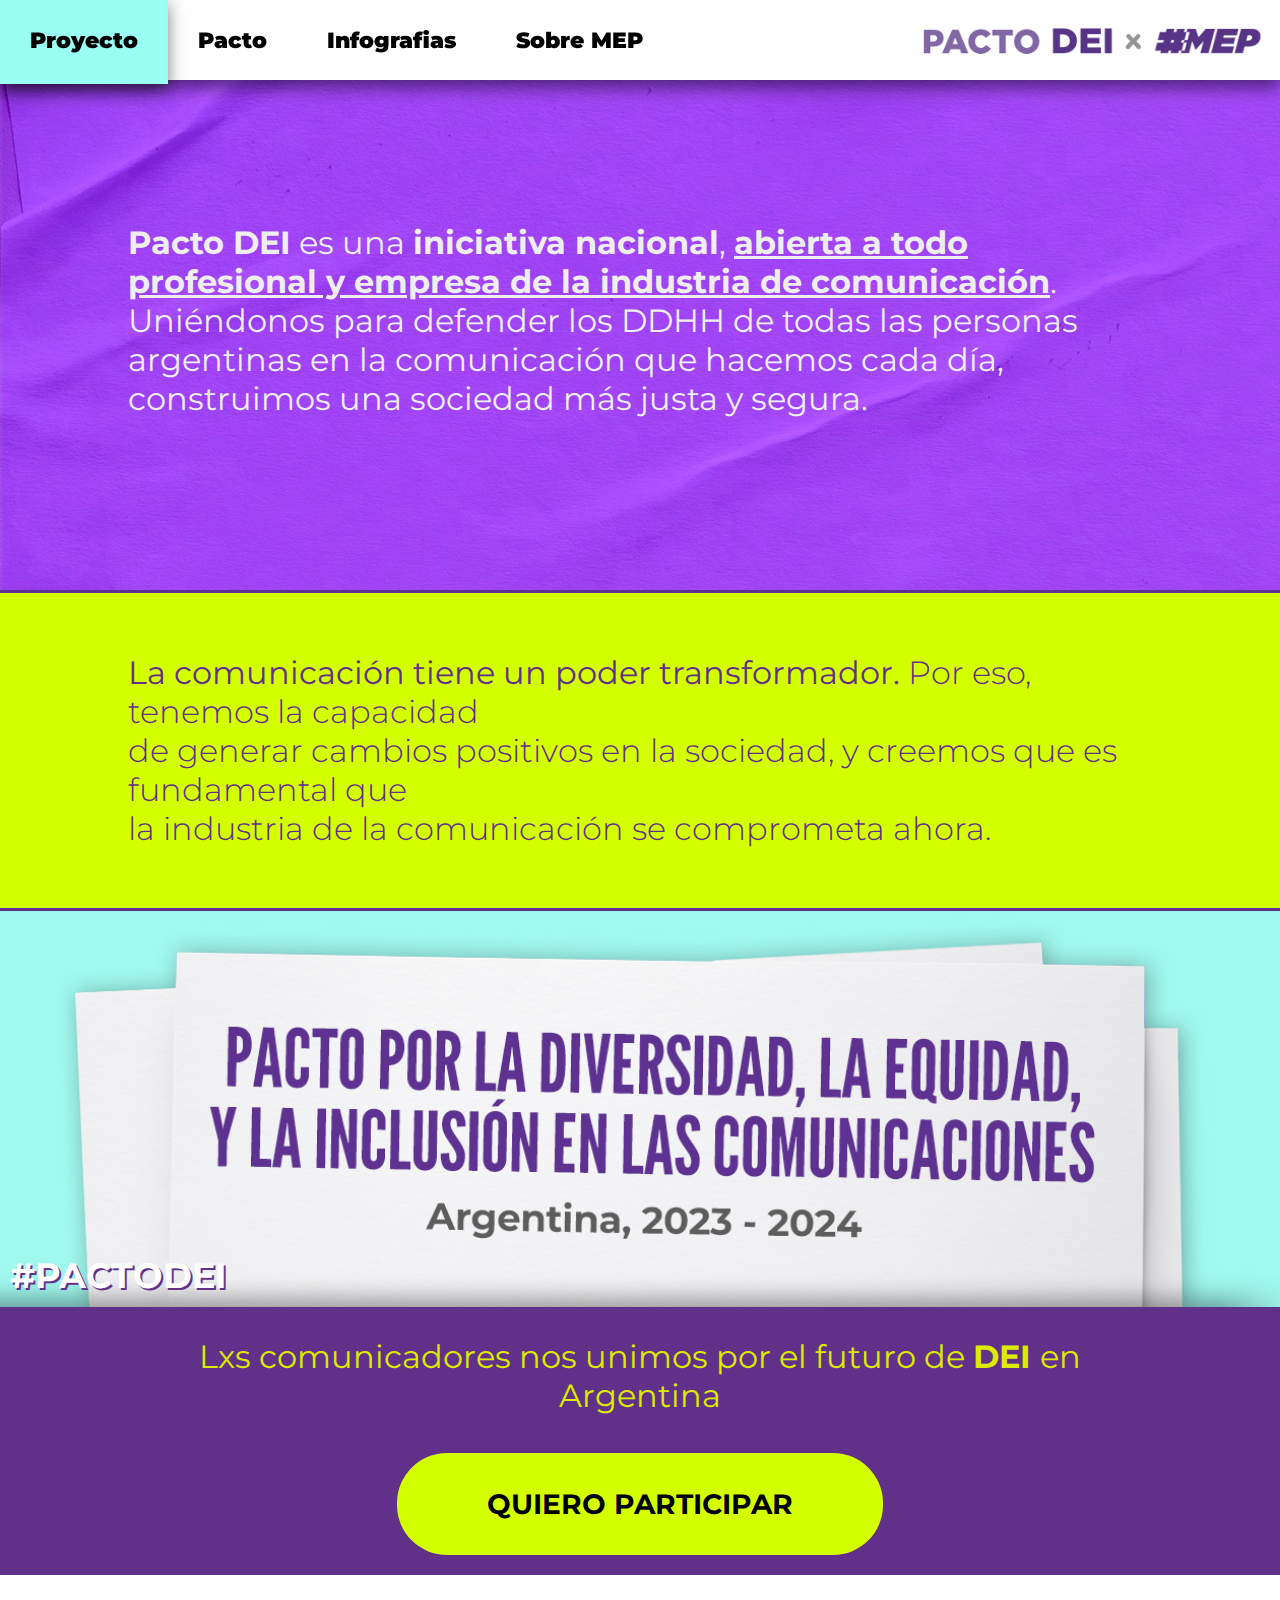
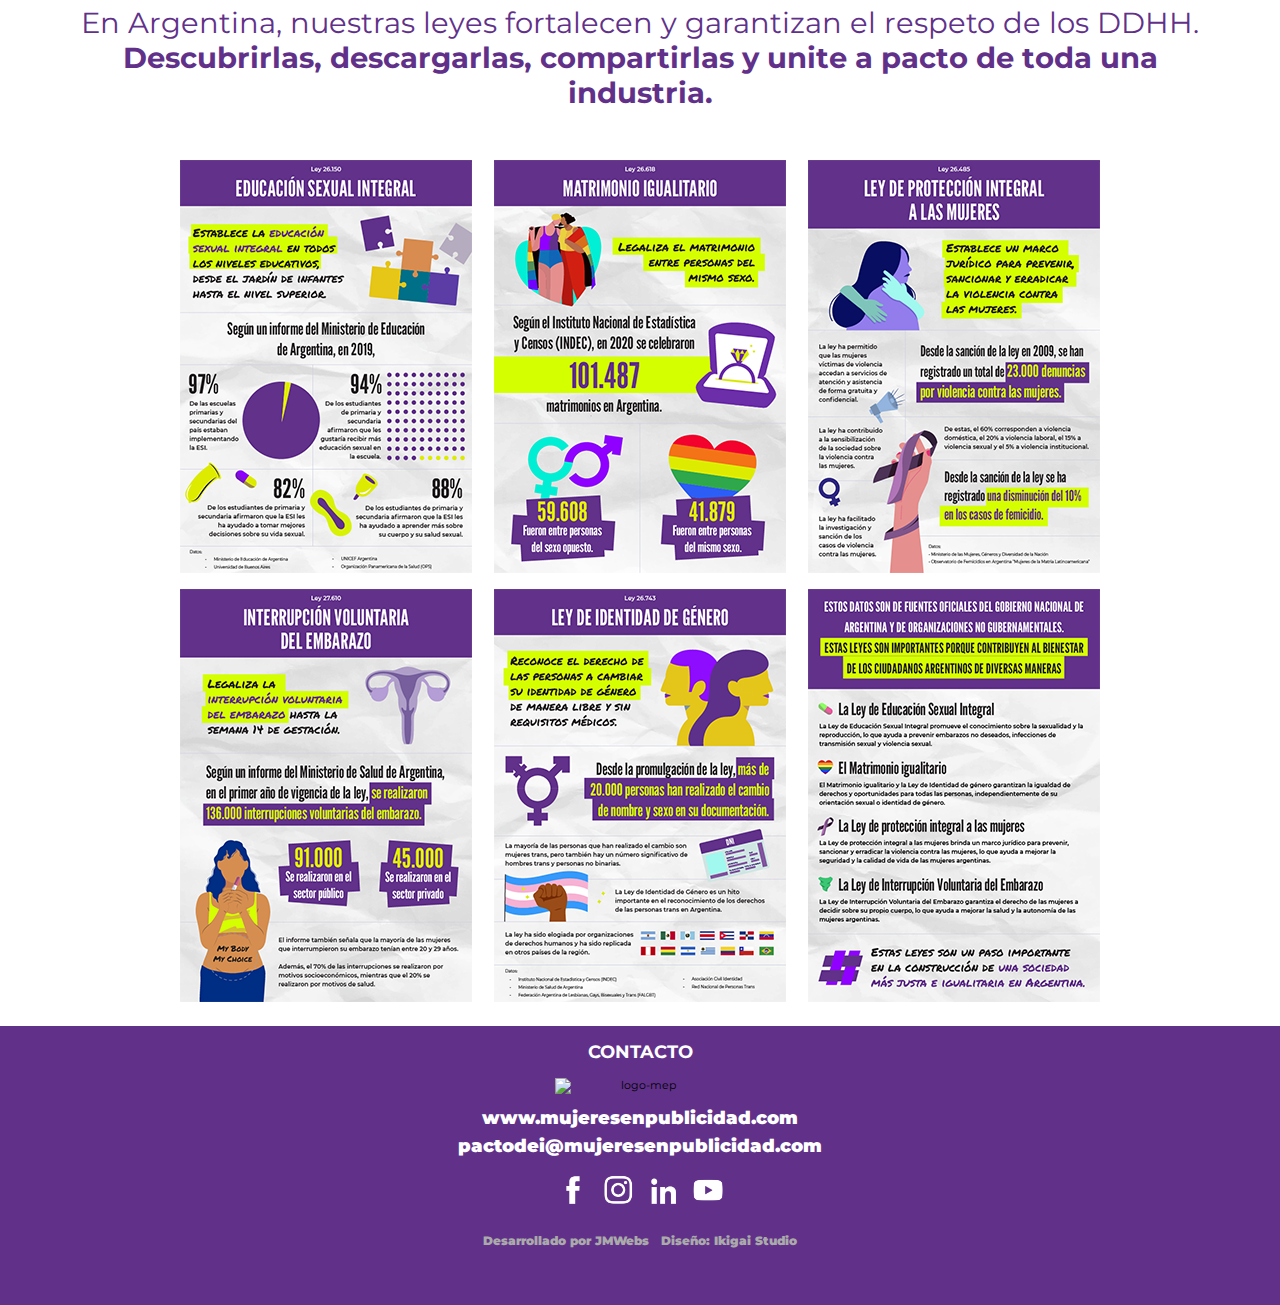
==== commit ec6dae6c: "no message" ====
--- a/Index.html
+++ b/Index.html
@@ -261,12 +261,11 @@
               </div>
             </div>
             <div class="contenedor-desarrolladores">
-              <a
-                href="https://www.instagram.com/jmwebscompany/"
-                target="_blank"
-              >
-                Desarrollado por JMWebs</a
-              >
+                <a href="https://www.instagram.com/jmwebscompany/"
+                   target="_blank">
+                    Desarrollado por JMWebs
+                </a>
+                <a> Diseño: Ikigai Studio</a>
             </div>
           </div>
         </footer>
--- a/Styles/style.css
+++ b/Styles/style.css
@@ -127,6 +127,7 @@
 
 body {
     font-family: 'Montserrat', sans-serif;
+    overflow-x: hidden;
 }
 
 
@@ -253,9 +254,11 @@
     text-decoration: none;
     align-items: center;
     justify-content: center;
-    margin: 50px;
+    margin-top: 8px;
+    margin-bottom: 20px;
     flex-wrap: nowrap;
     padding: 5px 90px;
+    border-radius: 50px;
 }
 
 .button-firma-ya:hover {
@@ -284,9 +287,8 @@
 
 .texto-pacto-dei p {
     text-align: center;
-    padding: 20px;
-    font-family: Montserrat, sans-serif;
-    margin: 30px 50px;
+    padding: 30px 0;
+    font-family: Montserrat, sans-serif;
     color: rgb(221, 235, 0);
     font-size: 2rem;
     width: 80%;
@@ -301,12 +303,10 @@
 
 .texto-infografia {
     width: 100%;
-    margin-top: 30px;
 }
 
 .texto-infografia p {
     text-align: center;
-    width: 80%;
     font-family: Montserrat, sans-serif;
     font-size: 1.8rem;
     padding: 30px 60px;
@@ -322,7 +322,7 @@
 }
 
 .contenedor-mosaico{
-    padding: 50px;
+    padding: 20px 30px;
 }
 
 .swiffy-slider {
@@ -345,9 +345,7 @@
 #mosaico{
     width: 100%;
 }
-@media (max-width: 1200px) {
-
-}
+
 
 @media (max-width: 1200px) {
     .button-firma-ya {
@@ -394,6 +392,14 @@
     }
 }
 
+@media (max-width: 840px) {
+    .contenedor-links-ul-li-a-menu {
+        font-size: 1rem;
+    }
+    .logo {
+        height: 35px;
+    }
+}
 
 @media (max-width: 768px) {
 
@@ -475,6 +481,7 @@
     .swiffy-slider {
         display: block ;
     }
+    
 }
 
 
@@ -586,13 +593,12 @@
     .swiffy-slider {
         width: auto;
     }
-
 }
 
 footer {
     background-color: rgb(97, 49, 138);
     width: 100%;
-    height: 274px;
+    height: 279px;
 }
 
 .logo-footer {
